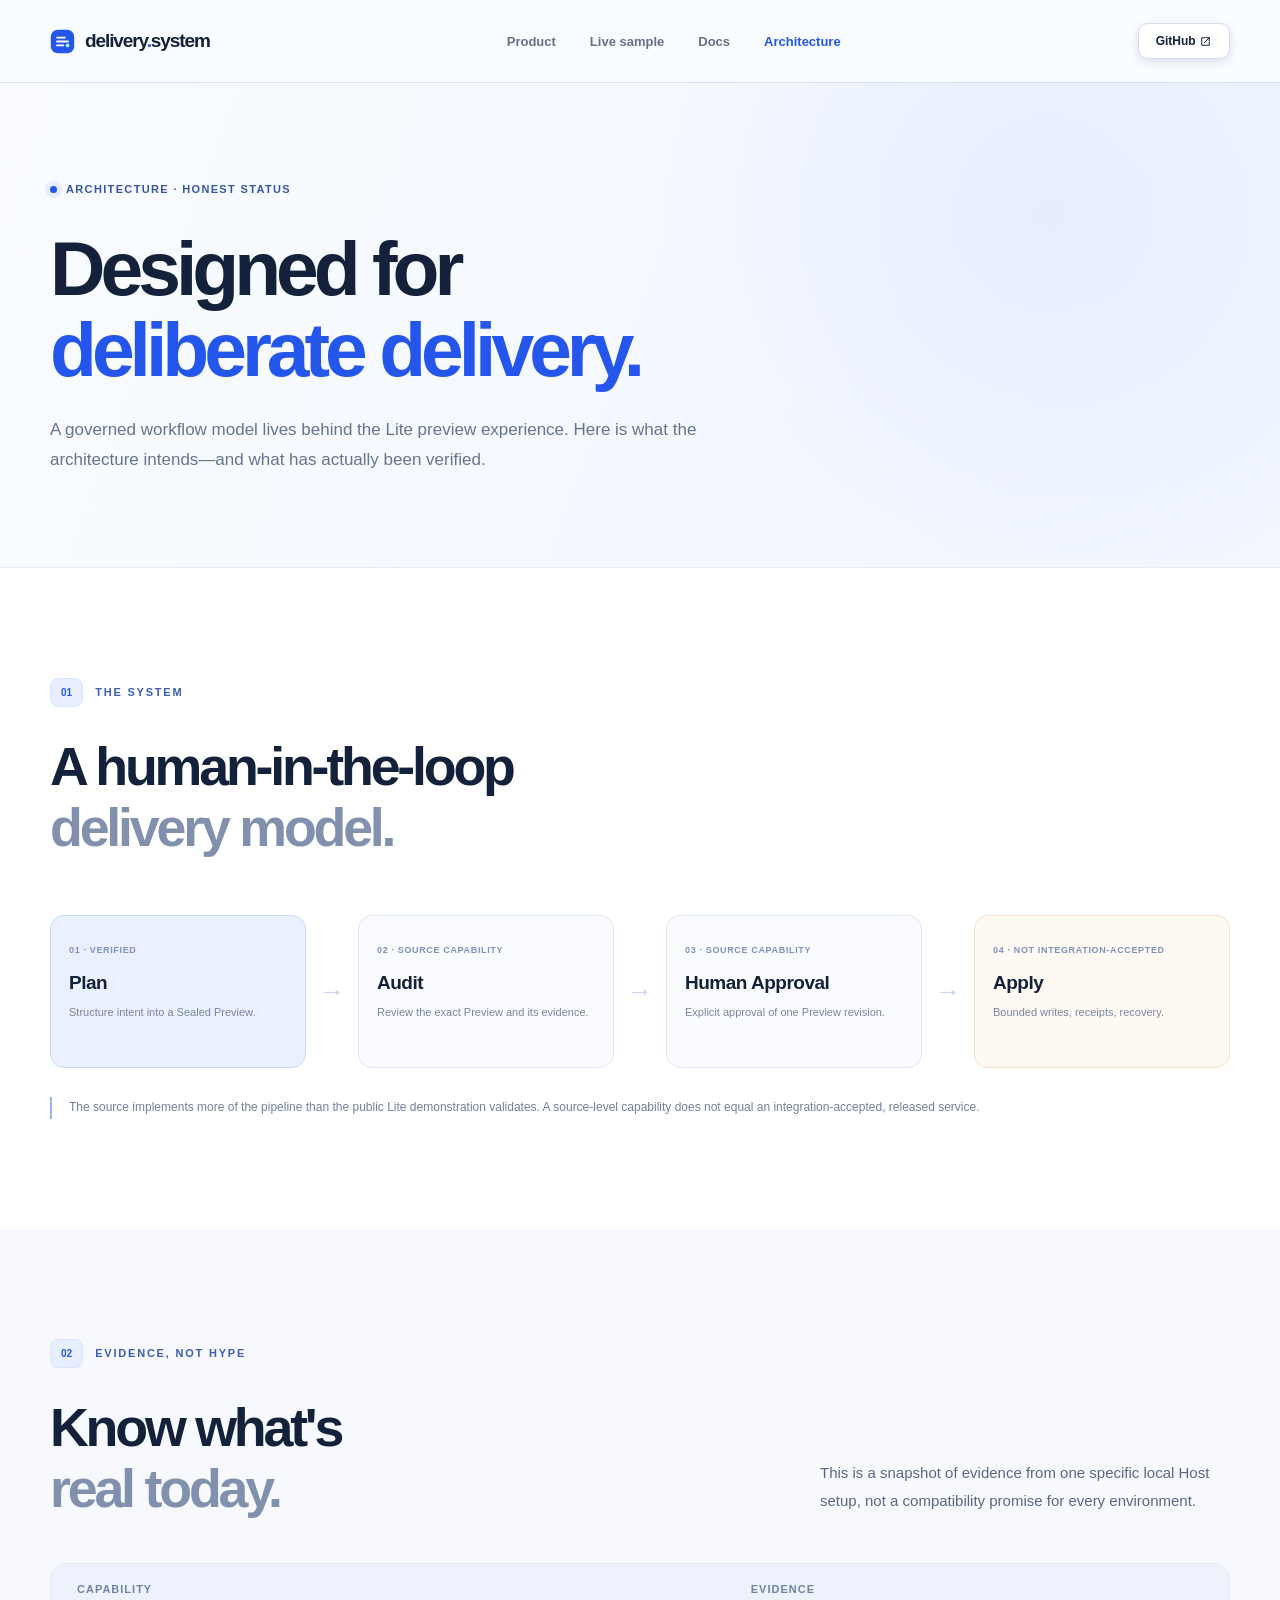
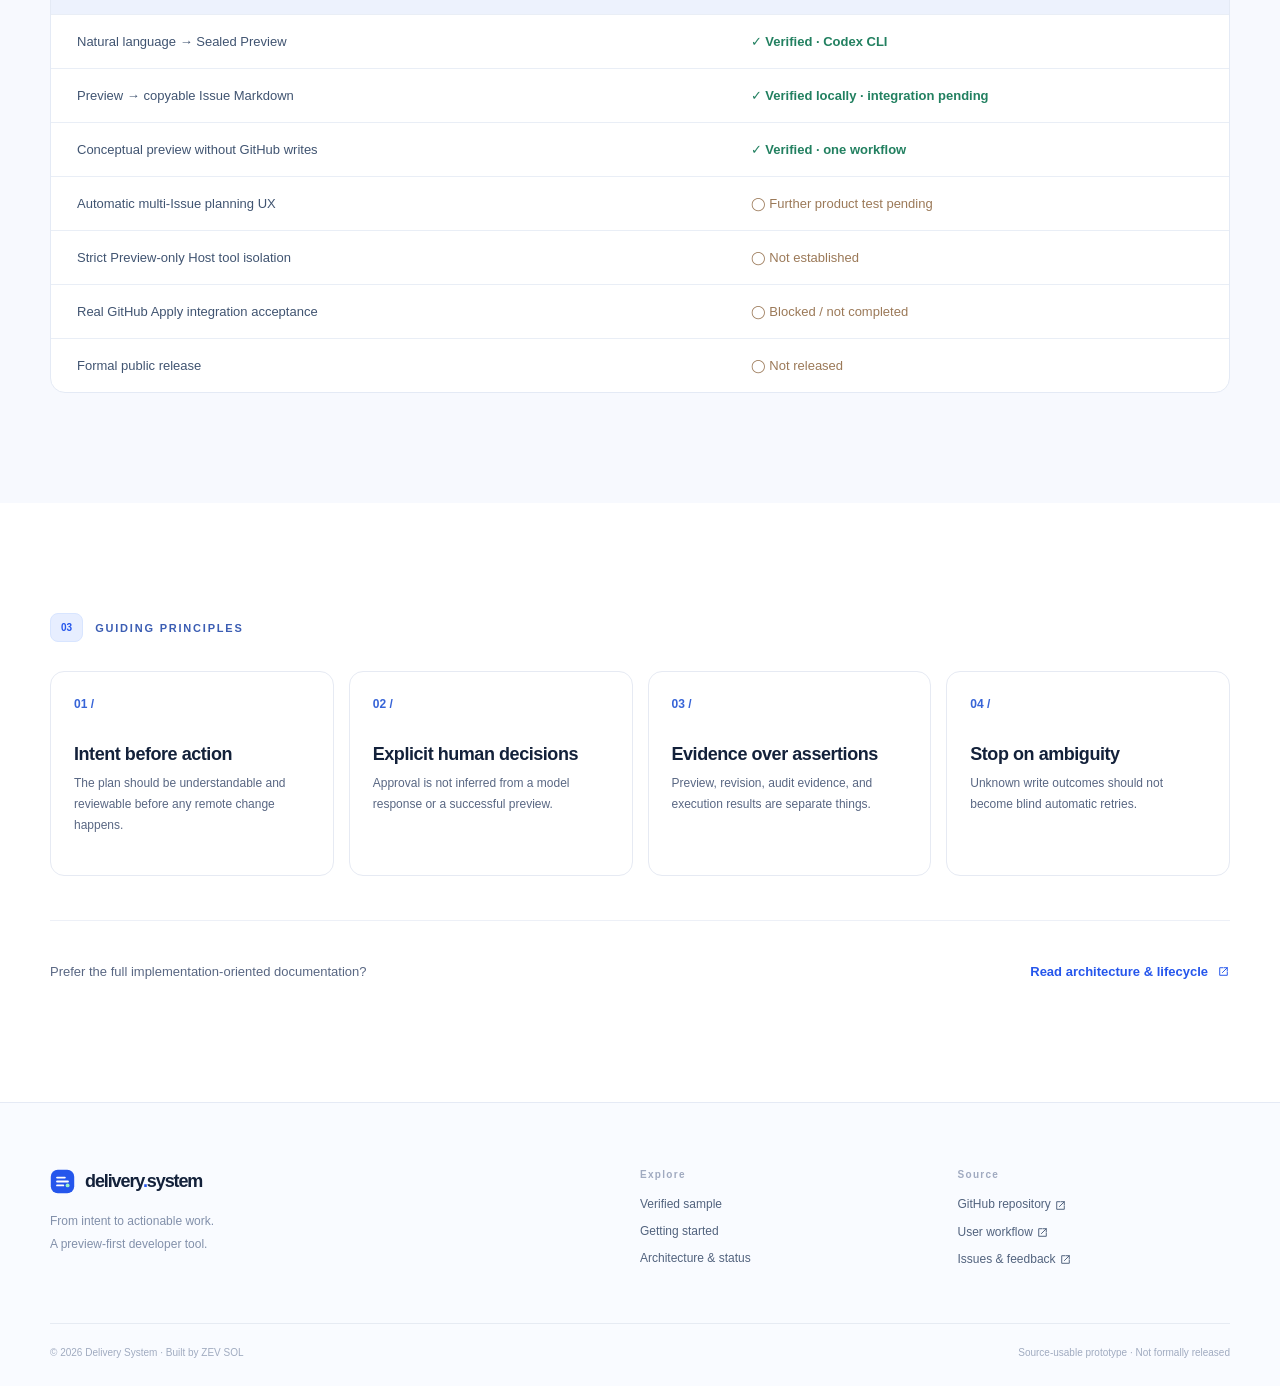
==== architecture/index.html @ c02acf93 "Initial website import" ====
<!doctype html>
<html lang="en"><head><meta charset="UTF-8"/><meta name="viewport" content="width=device-width,initial-scale=1"/><meta name="theme-color" content="#f8faff"/>
<title>Architecture and status — Delivery System</title><meta name="description" content="Explore Delivery System’s governed delivery model and the honest verification boundary of the Lite preview prototype."/><meta property="og:type" content="website"/><meta property="og:title" content="Architecture and status — Delivery System"/><meta property="og:description" content="Explore Delivery System’s governed delivery model and the honest verification boundary of the Lite preview prototype."/><meta property="og:image" content="https://ds.zevsol.com/assets/og-preview.png"/><meta property="og:site_name" content="Delivery System"/><link rel="icon" type="image/svg+xml" href="../assets/favicon.svg"/><link rel="stylesheet" href="../assets/style.css"/>
</head><body><a class="skip-link" href="#main">Skip to content</a><div class="site-shell"><header class="site-header"><div class="nav-inner"><a class="brand" href="../" aria-label="Delivery System home"><svg aria-hidden="true" width="25" height="25" viewBox="0 0 32 32" fill="none"><rect x="1" y="1" width="30" height="30" rx="9" fill="#2556EC"/><path d="M9 11H19M9 16H23M9 21H17" stroke="white" stroke-width="2.4" stroke-linecap="round"/><circle cx="22.5" cy="21" r="2.5" fill="#9AF0C6"/></svg><span>delivery<span class="brand-dot">.</span>system</span></a>
      <nav id="site-nav" class="site-nav" aria-label="Main navigation"><a href="../#product">Product</a><a href="../demo/">Live sample</a><a href="../docs/">Docs</a><a href="../architecture/" aria-current="page">Architecture</a></nav>
      <div class="nav-actions"><a class="nav-gh" href="https://github.com/zevsol/delivery-system" target="_blank" rel="noopener noreferrer">GitHub <svg aria-hidden="true" width="13" height="13" viewBox="0 0 24 24" fill="none" stroke="currentColor" stroke-width="1.8" stroke-linecap="round"><path d="M13 5h6v6m0-6-9 9"/><path d="M19 13v6H5V5h6"/></svg></a><button class="menu-toggle" type="button" aria-label="Toggle navigation" aria-expanded="false" aria-controls="site-nav"><span></span><span></span><span></span></button></div></div></header>
<main id="main"><section class="page-hero architecture-hero"><div class="container"><div class="eyebrow"><span class="eyebrow-dot"></span> ARCHITECTURE · HONEST STATUS</div><h1>Designed for<br/><em>deliberate delivery.</em></h1><p>A governed workflow model lives behind the Lite preview experience. Here is what the architecture intends—and what has actually been verified.</p></div></section><section class="section architecture-main"><div class="container"><div class="section-kicker"><span class="kicker-index">01</span> THE SYSTEM</div><h2 class="arch-title">A human-in-the-loop<br/><span>delivery model.</span></h2><div class="arch-flow"><div class="arch-node arch-node-active"><span>01 · VERIFIED</span><strong>Plan</strong><small>Structure intent into a Sealed Preview.</small></div><span class="arch-arrow">→</span><div class="arch-node"><span>02 · SOURCE CAPABILITY</span><strong>Audit</strong><small>Review the exact Preview and its evidence.</small></div><span class="arch-arrow">→</span><div class="arch-node"><span>03 · SOURCE CAPABILITY</span><strong>Human Approval</strong><small>Explicit approval of one Preview revision.</small></div><span class="arch-arrow">→</span><div class="arch-node arch-node-unverified"><span>04 · NOT INTEGRATION-ACCEPTED</span><strong>Apply</strong><small>Bounded writes, receipts, recovery.</small></div></div><div class="architecture-note">The source implements more of the pipeline than the public Lite demonstration validates. A source-level capability does not equal an integration-accepted, released service.</div></div></section><section class="section status-section"><div class="container"><div class="section-kicker"><span class="kicker-index">02</span> EVIDENCE, NOT HYPE</div><div class="section-intro split-intro"><h2>Know what's<br/><span>real today.</span></h2><p>This is a snapshot of evidence from one specific local Host setup, not a compatibility promise for every environment.</p></div><div class="status-table"><div class="status-row status-row-head"><span>Capability</span><span>Evidence</span></div><div class="status-row"><span>Natural language → Sealed Preview</span><span class="status-ok">✓ Verified · Codex CLI</span></div><div class="status-row"><span>Preview → copyable Issue Markdown</span><span class="status-ok">✓ Verified locally · integration pending</span></div><div class="status-row"><span>Conceptual preview without GitHub writes</span><span class="status-ok">✓ Verified · one workflow</span></div><div class="status-row"><span>Automatic multi-Issue planning UX</span><span class="status-pending">◯ Further product test pending</span></div><div class="status-row"><span>Strict Preview-only Host tool isolation</span><span class="status-pending">◯ Not established</span></div><div class="status-row"><span>Real GitHub Apply integration acceptance</span><span class="status-pending">◯ Blocked / not completed</span></div><div class="status-row"><span>Formal public release</span><span class="status-pending">◯ Not released</span></div></div></div></section><section class="section principles"><div class="container"><div class="section-kicker"><span class="kicker-index">03</span> GUIDING PRINCIPLES</div><div class="principle-grid"><article><div>01 /</div><h3>Intent before action</h3><p>The plan should be understandable and reviewable before any remote change happens.</p></article><article><div>02 /</div><h3>Explicit human decisions</h3><p>Approval is not inferred from a model response or a successful preview.</p></article><article><div>03 /</div><h3>Evidence over assertions</h3><p>Preview, revision, audit evidence, and execution results are separate things.</p></article><article><div>04 /</div><h3>Stop on ambiguity</h3><p>Unknown write outcomes should not become blind automatic retries.</p></article></div><div class="arch-reference"><p>Prefer the full implementation-oriented documentation?</p><a class="text-link" href="https://github.com/zevsol/delivery-system/blob/main/docs/architecture-and-lifecycle.md" target="_blank" rel="noopener noreferrer">Read architecture & lifecycle <svg aria-hidden="true" width="13" height="13" viewBox="0 0 24 24" fill="none" stroke="currentColor" stroke-width="1.8" stroke-linecap="round"><path d="M13 5h6v6m0-6-9 9"/><path d="M19 13v6H5V5h6"/></svg></a></div></div></section></main><footer class="site-footer"><div class="container footer-grid"><div><a class="brand" href="../"><svg aria-hidden="true" width="25" height="25" viewBox="0 0 32 32" fill="none"><rect x="1" y="1" width="30" height="30" rx="9" fill="#2556EC"/><path d="M9 11H19M9 16H23M9 21H17" stroke="white" stroke-width="2.4" stroke-linecap="round"/><circle cx="22.5" cy="21" r="2.5" fill="#9AF0C6"/></svg><span>delivery<span class="brand-dot">.</span>system</span></a><p>From intent to actionable work.<br/>A preview-first developer tool.</p></div><div class="footer-links"><span>Explore</span><a href="../demo/">Verified sample</a><a href="../docs/">Getting started</a><a href="../architecture/">Architecture & status</a></div><div class="footer-links"><span>Source</span><a href="https://github.com/zevsol/delivery-system" target="_blank" rel="noopener noreferrer">GitHub repository <svg aria-hidden="true" width="13" height="13" viewBox="0 0 24 24" fill="none" stroke="currentColor" stroke-width="1.8" stroke-linecap="round"><path d="M13 5h6v6m0-6-9 9"/><path d="M19 13v6H5V5h6"/></svg></a><a href="https://github.com/zevsol/delivery-system/blob/main/docs/user-workflow.md" target="_blank" rel="noopener noreferrer">User workflow <svg aria-hidden="true" width="13" height="13" viewBox="0 0 24 24" fill="none" stroke="currentColor" stroke-width="1.8" stroke-linecap="round"><path d="M13 5h6v6m0-6-9 9"/><path d="M19 13v6H5V5h6"/></svg></a><a href="https://github.com/zevsol/delivery-system/issues" target="_blank" rel="noopener noreferrer">Issues & feedback <svg aria-hidden="true" width="13" height="13" viewBox="0 0 24 24" fill="none" stroke="currentColor" stroke-width="1.8" stroke-linecap="round"><path d="M13 5h6v6m0-6-9 9"/><path d="M19 13v6H5V5h6"/></svg></a></div></div><div class="container footer-bottom"><span>© 2026 Delivery System · Built by ZEV SOL</span><span>Source-usable prototype · Not formally released</span></div></footer></div><script defer src="../assets/site.js"></script></body></html>
---- assets/style.css ----
@charset "UTF-8";
:root{color-scheme:light;--ink:#13213a;--sub:#596783;--subtle:#77839a;--blue:#2556ec;--blue-dark:#173cb6;--mint:#d8f9e9;--surface:#fff;--page:#f8faff;--line:#e4e9f2;--shadow:0 23px 65px rgba(34,57,104,.11);--max:1180px;font-family:Inter,"SF Pro Display",-apple-system,BlinkMacSystemFont,"Segoe UI",Arial,sans-serif;font-synthesis:none;scroll-behavior:smooth}
*{box-sizing:border-box}html{scroll-padding-top:98px}body{margin:0;color:var(--ink);background:var(--page);-webkit-font-smoothing:antialiased;overflow-x:hidden}a{color:inherit;text-decoration:none}button{font:inherit}button,a{-webkit-tap-highlight-color:transparent}button:focus-visible,a:focus-visible{outline:3px solid #6798ff;outline-offset:4px}img,svg{vertical-align:middle}::selection{background:#b8ccff;color:#163583}.container{width:min(var(--max),calc(100% - 88px));margin-inline:auto}.site-shell{position:relative;overflow:hidden}.skip-link{position:absolute;z-index:99;top:-100px;left:14px;padding:12px 17px;background:var(--blue);color:white}.skip-link:focus{top:12px}
.site-header{position:relative;z-index:20;background:rgba(249,251,255,.93);border-bottom:1px solid rgba(208,218,236,.75)}.nav-inner{height:82px;width:min(var(--max),calc(100% - 88px));margin:auto;display:flex;align-items:center;justify-content:space-between;gap:28px}.brand{display:inline-flex;align-items:center;gap:10px;font-size:19px;letter-spacing:-1.1px;font-weight:790;white-space:nowrap}.brand-dot{color:var(--blue)}.site-nav{display:flex;gap:34px;align-items:center}.site-nav a{font-size:13px;font-weight:600;color:#64718a;transition:color .2s}.site-nav a:hover,.site-nav a[aria-current=page],.site-nav a.nav-active{color:var(--blue)}.nav-actions{display:flex;align-items:center;gap:16px}.nav-gh{font-weight:700;color:var(--ink);border:1px solid #d5ddeb;background:white;border-radius:10px;padding:10px 17px;font-size:12px;white-space:nowrap;box-shadow:0 3px 8px #1c3c7320}.nav-gh:hover{border-color:#98b2ff}.menu-toggle{display:none;cursor:pointer;border:1px solid var(--line);background:white;border-radius:10px;padding:11px}.menu-toggle span{display:block;width:20px;height:2px;background:var(--ink);margin:3px 0}
.hero{position:relative;min-height:720px;background:linear-gradient(125deg,#fbfcff 0%,#f5f8ff 54%,#eff6ff 100%);padding-top:86px;isolation:isolate}.hero:before{content:"";position:absolute;pointer-events:none;width:700px;height:680px;border-radius:50%;right:-240px;top:-160px;background:radial-gradient(circle,rgba(183,209,252,.42),transparent 68%);z-index:-1}.hero-grain{position:absolute;inset:0;opacity:.18;pointer-events:none;background-image:radial-gradient(#8fb0ff 0.6px,transparent .6px);background-size:19px 19px;mask-image:linear-gradient(90deg,transparent 18%,black 100%)}.hero-grid{display:grid;grid-template-columns:1.02fr 1fr;align-items:center;gap:30px}.hero-copy{padding:18px 0 76px;max-width:650px;position:relative;z-index:2}.eyebrow{display:inline-flex;align-items:center;gap:9px;font-size:11px;font-weight:800;letter-spacing:1.35px;color:#3655a4;line-height:1.8}.eyebrow-dot{width:7px;height:7px;border-radius:50%;background:var(--blue);box-shadow:0 0 0 5px #e5edff}.eyebrow-version{background:#e9efff;border:1px solid #d7e2ff;border-radius:30px;font-size:9px;letter-spacing:1px;padding:3px 10px;margin-left:5px}.hero h1{font-weight:780;line-height:1.055;letter-spacing:-5.7px;font-size:clamp(58px,5.5vw,84px);margin:29px 0 25px}.hero h1 em,.closing h2 em{font-style:normal;color:var(--blue)}.hero-sub{font-size:17px;line-height:1.8;color:#67758f;max-width:535px;margin:0 0 33px}.hero-cta{display:flex;gap:12px;flex-wrap:wrap}.btn{display:inline-flex;align-items:center;justify-content:center;gap:15px;white-space:nowrap;font-weight:700;font-size:13px;border-radius:11px;padding:16px 23px;min-height:49px;border:1px solid transparent;transition:transform .2s,background .2s,box-shadow .2s}.btn:hover{transform:translateY(-2px)}.btn-primary{color:white;background:var(--blue);box-shadow:0 13px 25px #2458e62d}.btn-primary:hover{background:#1548df;box-shadow:0 16px 31px #2458e645}.btn-secondary{color:#243653;background:white;border-color:#dee5f2}.btn-secondary:hover{border-color:#b6c8f4}.hero-proof{display:flex;gap:14px;align-items:center;margin-top:47px}.avatars{display:flex;padding-left:5px}.avatars span{width:34px;height:34px;display:grid;place-items:center;background:#d3e2fd;border:3px solid #f7faff;border-radius:50%;margin-left:-6px;color:#375aba;font-size:9px;font-weight:800;letter-spacing:-.3px}.avatars span:nth-child(2){background:#d9f4e7;color:#18836a}.avatars span:nth-child(3){background:#fff0d6;color:#b7743f}.hero-proof p{font-size:11px;line-height:1.6;color:#8794ad;margin:0}.hero-proof strong{color:#40516f;font-size:12px}.hero-stage{height:530px;position:relative;min-width:0;display:flex;align-items:center;flex-direction:column;justify-content:center;isolation:isolate}.stage-orbit{position:absolute;border:1px solid #dce5f7;border-radius:50%;z-index:-2}.orbit-a{width:610px;height:610px;top:-51px;left:1px}.orbit-b{width:450px;height:450px;top:27px;left:82px;opacity:.7}.hero-stage:before{content:"";position:absolute;width:400px;height:350px;top:110px;left:140px;background:radial-gradient(ellipse,#b7cdfc8c 0,transparent 65%);filter:blur(38px);z-index:-1}.stage-card{width:min(100%,420px);background:white;border:1px solid #e8edf8;box-shadow:var(--shadow);border-radius:14px;position:relative}.input-stage{transform:rotate(-3deg) translateX(-23px);padding:17px 19px 20px}.stage-heading{display:flex;align-items:center;gap:12px;font-size:10px;color:#8390a6;font-weight:800;letter-spacing:1.1px}.stage-heading-icon{margin-left:auto;color:#8da1c6;font-size:18px}.window-dots{display:flex;gap:4px}.window-dots i{width:6px;height:6px;background:#c1cbe0;border-radius:50%}.window-dots i:first-child{background:#a4b9ff}.input-quote{font-size:19px;color:#243d69;letter-spacing:-.45px;font-weight:650;line-height:1.45;margin:19px 4px 16px}.input-tags{display:flex;gap:7px}.input-tags span{font-size:9px;color:#697c9d;padding:6px 10px;border-radius:6px;background:#f1f5fc;font-weight:700}.flow-link{display:flex;align-items:center;flex-direction:column;height:75px;position:relative;z-index:2;transform:translate(17px,-4px)}.flow-link>span{width:1px;height:21px;background:#9bb7f5}.flow-node{width:29px;height:29px;display:grid;place-items:center;background:var(--blue);border:4px solid #eff4ff;border-radius:50%;color:white;font-size:13px}.output-stage{transform:rotate(2.5deg) translateX(25px);padding:20px 20px 0}.stage-check{width:21px;height:21px;border-radius:50%;display:grid;place-items:center;background:#def8e9;color:#1b9062;font-size:12px}.output-stage h3{font-size:19px;letter-spacing:-.5px;margin:20px 0 7px}.stage-metadata{display:flex;gap:8px;font-size:10px;color:#96a0b4}.fake-checks{border-top:1px solid #edf1f8;margin-top:18px;padding-top:13px}.fake-checks>div{display:flex;gap:11px;align-items:center;font-size:12px;color:#4c5e7b;padding:8px 0}.fake-checks b{font-size:10px;color:#1d9b69;background:#e1f8ea;width:19px;height:19px;display:grid;place-items:center;border-radius:5px}.stage-bottom{border-top:1px solid #edf1f8;margin-top:14px;display:flex;justify-content:space-between;padding:13px 0 15px;font-size:9px;color:#99a3b7;font-weight:800;letter-spacing:1px}.status-pill{color:#32765c;background:#e9f9f1;padding:5px 9px;border-radius:5px;letter-spacing:0;font-size:9px}.status-pill i{display:inline-block;width:5px;height:5px;border-radius:50%;background:#30b47b;margin-right:5px}.stage-label{position:absolute;font-size:9px;font-weight:800;letter-spacing:1.8px;color:#a9b9d3}.stage-label-top{right:30px;top:4px}.stage-label-bottom{bottom:0;left:45px}.stage-label-bottom span{color:var(--blue)}.tiny-square{display:inline-block;width:7px;height:7px;border:2px solid #abc4ff;transform:rotate(45deg);margin-right:6px}.hero-bottom{display:flex;gap:22px;align-items:center;padding:25px 0 29px;font-size:9px;color:#7c8ca9;letter-spacing:1.6px;font-weight:800}.hero-bottom-rule{height:1px;background:#dfe6f4;flex:1}.muted{color:#b7c5dc}
.section{padding:110px 0}.section-kicker{display:flex;align-items:center;gap:12px;font-weight:790;font-size:11px;letter-spacing:1.8px;color:#3b5db3;margin-bottom:29px}.kicker-index{color:var(--blue);background:#e7eeff;border:1px solid #d8e5ff;padding:8px 10px;border-radius:8px;font-size:10px;letter-spacing:0}.section-intro{margin-bottom:45px}.section h2,.closing h2{font-size:clamp(40px,4.2vw,60px);line-height:1.13;letter-spacing:-3.2px;margin:0;font-weight:770}.section h2 span{color:#8190ad}.split-intro{display:flex;align-items:end;justify-content:space-between;gap:54px}.split-intro>p{width:410px;margin:0 0 4px;font-size:15px;line-height:1.85;color:var(--sub)}.section-product{background:white}.feature-grid{display:grid;grid-template-columns:repeat(3,minmax(0,1fr));gap:17px}.feature-card{border-radius:19px;min-height:395px;padding:28px 29px 0;position:relative;overflow:hidden}.feature-blue{background:#e9f0ff}.feature-mint{background:#e7f8f1}.feature-peach{background:#fff1e9}.feature-icon{font-size:27px;font-weight:700;color:#2658e3;display:inline-block;line-height:1}.feature-mint .feature-icon{color:#279776}.feature-peach .feature-icon{color:#ea8257}.card-number{position:absolute;right:26px;top:30px;color:#8c9cbb;font-size:12px}.feature-card h3{font-size:22px;line-height:1.32;letter-spacing:-.6px;margin:22px 0 12px}.feature-card p{font-size:13px;line-height:1.75;color:#63718d;max-width:270px;margin:0}.feature-art{position:absolute;left:29px;right:29px;bottom:0;height:114px;border:1px solid #ffffffb5;border-radius:12px 12px 0 0;background:#ffffffbf;box-shadow:0 0 30px #607b9e16}.feature-art-one{padding:13px 17px}.feature-art-one div{font-size:9px;font-weight:800;color:#4369c0;display:flex;align-items:center;justify-content:space-between;border-bottom:1px solid #e3eafa;padding:8px 0;letter-spacing:.8px}.feature-art-one div span{color:#72839d;font-size:10px;letter-spacing:0;font-weight:500}.feature-art-two{display:grid;gap:7px;padding:14px 18px;align-content:center}.feature-art-two span{font-size:11px;color:#4c6c69}.feature-art-two i{display:inline-grid;place-items:center;font-style:normal;width:15px;height:15px;border-radius:4px;background:#c9f0dc;color:#17825e;font-weight:800;margin-right:9px}.feature-art-three{display:flex;justify-content:space-between;align-items:center;padding:17px;gap:10px}.feature-art-three div>span{display:block;font-size:8px;color:#e18a61;letter-spacing:1px;font-weight:700;margin-bottom:6px}.feature-art-three div>strong{display:block;font-size:11px}.feature-art-three .art-button{padding:11px 9px;color:#ed8056;background:#fff1e8;border:1px solid #ffdcc5;font-size:10px;border-radius:6px;font-weight:700;white-space:nowrap}
.section-process{background:#f7f9fe;padding-bottom:107px}.process-track{margin-top:70px;display:grid;grid-template-columns:repeat(3,1fr);gap:33px;position:relative}.process-track:before{content:"";position:absolute;top:26px;left:35px;right:35px;height:1px;background:#dae3f3}.process-track article{position:relative;z-index:1}.step-circle{width:53px;height:53px;border-radius:50%;background:white;display:grid;place-items:center;border:1px solid #d7e0f1;color:#2a58c5;font-size:13px;font-weight:800;box-shadow:0 5px 18px #42578b0d}.process-track h3{font-size:19px;letter-spacing:-.5px;margin:25px 0 8px}.process-track p{font-size:13px;line-height:1.8;color:var(--sub);max-width:300px;margin:0}.process-cta{margin-top:47px}.text-link{display:inline-flex;align-items:center;gap:9px;font-size:13px;color:var(--blue);font-weight:800}.text-link:hover{text-decoration:underline;text-underline-offset:5px}
.section-demo-preview{background:#fff}.showcase-grid{display:grid;grid-template-columns:.84fr 1.16fr;align-items:center;gap:75px}.showcase-copy h2{font-size:clamp(42px,4vw,59px)}.showcase-copy>p{font-size:15px;line-height:1.9;color:var(--sub);margin:24px 0 26px;max-width:415px}.metric-row{display:flex;gap:27px;margin:27px 0 35px}.metric-row>div{display:grid;gap:3px}.metric-row strong{font-size:31px;letter-spacing:-1px}.metric-row span{font-size:10px;color:#8290aa;font-weight:650}.showcase-window{border:1px solid #e0e6f2;border-radius:17px;overflow:hidden;box-shadow:0 30px 65px #2b47701e;transform:rotate(1.6deg);background:#fff}.showcase-head{display:flex;align-items:center;gap:12px;padding:15px 20px;border-bottom:1px solid #e7edf6;font-size:11px;color:#5f718f;font-weight:700}.file-badge{font-weight:900;color:#2957c9;background:#e8efff;padding:6px 7px;border-radius:6px;font-size:10px}.small-dot{margin-left:auto;background:#80d6b0;width:8px;height:8px;border-radius:50%}.showcase-code{font:12px/1.7 ui-monospace,SFMono-Regular,Consolas,monospace;color:#4c5f7d;padding:25px 26px 27px}.showcase-code p{margin:5px 0}.showcase-code .code-heading{font-size:15px;font-weight:700;color:#2b3e60;margin:0 0 22px}.showcase-code .code-comment{color:#8495b3;margin:19px 0 10px;font-weight:700}.code-accent{color:#2f69e7;font-weight:800}.showcase-foot{background:#f7f9fe;border-top:1px solid #e6ebf5;display:flex;justify-content:space-between;padding:16px 23px;font-size:9px;font-weight:800;letter-spacing:1px;color:#7e8eaa}.showcase-foot i{display:inline-block;width:6px;height:6px;background:#48bb8b;border-radius:50%;margin-right:7px}
.section-boundary{background:#f8faff}.boundary-grid{display:grid;grid-template-columns:1fr 1.02fr;gap:100px;align-items:start}.boundary-grid h2{font-size:clamp(39px,4vw,57px)}.boundary-grid>div>p{font-size:14px;color:var(--sub);line-height:1.9;max-width:455px;margin:24px 0}.boundary-list{background:white;border:1px solid #e5eaf4;border-radius:17px;padding:10px 25px;box-shadow:0 16px 42px #32528b0a}.boundary-list>div{display:flex;gap:16px;padding:21px 0;border-bottom:1px solid #eef1f7}.boundary-list>div:last-child{border-bottom:0}.boundary-list span{display:grid;place-items:center;border-radius:50%;width:28px;height:28px;flex:none;font-weight:800}.boundary-yes{background:#e2f8ed;color:#1b965f}.boundary-no{background:#eff2f8;color:#8090a9}.boundary-list strong{display:block;font-size:13px;line-height:1.5}.boundary-list small{display:block;color:#8491a8;font-size:12px;line-height:1.7;margin-top:4px}
.closing{background:#214dda;color:#fff;position:relative;isolation:isolate;overflow:hidden}.closing:before{content:"";position:absolute;right:-180px;top:-390px;width:900px;height:900px;opacity:.17;border:1px solid #fff;border-radius:50%;z-index:-1;box-shadow:0 0 0 80px #ffffff18,0 0 0 160px #ffffff14,0 0 0 240px #ffffff0c}.closing-content{padding:98px 0 105px}.closing .section-kicker{color:#c5d4ff}.closing h2{font-size:clamp(60px,6.5vw,88px);letter-spacing:-5px}.closing h2 em{color:#a7f4cf}.closing p{font-size:16px;color:#cdd9ff;margin:25px 0 34px}.closing-content>div:last-child{display:flex;gap:13px;flex-wrap:wrap}.closing-star{display:inline-grid;place-items:center;font-size:40px;color:#b8f1d2;margin-bottom:28px}.btn-light{background:white;color:#244bc6}.btn-dark-outline{border-color:#7796f3;color:white}.btn-dark-outline:hover{background:#ffffff15}
.site-footer{background:#f9fbff;border-top:1px solid #e5eaf5}.footer-grid{display:grid;grid-template-columns:2fr 1fr 1fr;gap:45px;padding-top:66px;padding-bottom:56px}.footer-grid .brand{font-size:18px}.footer-grid p{color:#8290aa;font-size:12px;line-height:1.85}.footer-links{display:flex;flex-direction:column;align-items:start;gap:13px}.footer-links>span{font-size:10px;font-weight:800;letter-spacing:1.3px;color:#a0aac0;margin-bottom:4px}.footer-links>a{font-size:12px;color:#52637e}.footer-links>a:hover{color:var(--blue)}.footer-bottom{border-top:1px solid #e6ebf3;display:flex;justify-content:space-between;align-items:center;gap:18px;font-size:10px;color:#a0abc0;padding:23px 0 28px}
/* Secondary pages */
.page-hero{padding:96px 0 91px;background:radial-gradient(circle at 82% 27%,#e5edff 0,transparent 35%),linear-gradient(110deg,#f9fbff,#f1f6ff);border-bottom:1px solid #e7edf6}.page-hero h1{font-size:clamp(54px,6vw,88px);line-height:1.05;letter-spacing:-5px;margin:29px 0 25px}.page-hero h1 em{font-style:normal;color:var(--blue)}.page-hero p{font-size:17px;line-height:1.8;color:#65748e;max-width:730px;margin:0}.page-content{background:#fff}.sample-metrics{display:grid;grid-template-columns:repeat(4,1fr);border:1px solid #e5ebf5;border-radius:15px;background:#f8faff;overflow:hidden;margin-bottom:85px}.sample-metrics>div{display:grid;gap:12px;padding:24px 28px;border-right:1px solid #e5ebf5}.sample-metrics>div:last-child{border-right:none}.sample-metrics span{font-size:10px;font-weight:800;letter-spacing:1.1px;color:#8a99b2}.sample-metrics strong{font-size:24px;letter-spacing:-.8px}.demo-layout{display:grid;grid-template-columns:minmax(0,1fr) 300px;gap:35px;align-items:start}.demo-main{min-width:0}.sample-header h2{font-size:42px;letter-spacing:-2.3px;margin:0 0 12px}.sample-header p{color:var(--sub);font-size:14px;line-height:1.8;margin:0 0 30px;max-width:610px}.markdown-panel{border:1px solid #dee6f2;border-radius:16px;overflow:hidden;box-shadow:0 16px 52px #374c780f}.markdown-panel-bar{display:flex;justify-content:space-between;align-items:center;gap:10px;padding:15px 20px;background:#f8faff;border-bottom:1px solid #e4e9f3}.file-title{display:flex;align-items:center;gap:12px;font-size:12px;color:#526583;font-weight:650}.copy-btn{border:1px solid #ccd9f0;background:white;color:#3158be;border-radius:8px;padding:9px 13px;font-weight:800;cursor:pointer;font-size:11px;transition:background .2s,color .2s}.copy-btn:hover{background:#eaf0ff}.copy-btn.copied{background:#ddf6e9;color:#167947;border-color:#c5e9d6}.markdown-content{padding:30px 30px 33px;margin:0;white-space:pre-wrap;overflow-wrap:anywhere;word-break:break-word;font:12px/1.88 ui-monospace,SFMono-Regular,Consolas,"Microsoft YaHei UI",monospace;color:#324560;max-height:780px;overflow-y:auto;background:white}.micro-note{font-size:11px;color:#8997ac;margin:17px 1px;line-height:1.75}.demo-aside{display:grid;gap:15px}.side-card{background:#fff;border:1px solid #e3e9f3;border-radius:14px;padding:24px}.side-card-label{color:#5872b5;font-size:10px;letter-spacing:1.2px;font-weight:800;margin-bottom:19px}.side-card dl{margin:0}.side-card dt{color:#8593aa;font-size:11px;margin-top:15px}.side-card dt:first-child{margin-top:0}.side-card dd{margin:5px 0 0;font-size:12px;font-weight:750;color:#334968}.mono{font-family:ui-monospace,SFMono-Regular,Consolas,monospace;font-size:11px!important}.mono-break{overflow-wrap:anywhere}.inline-no{color:#995f46;background:#fff0e9;border-radius:5px;padding:4px 7px}.note-card{background:#f1f5ff}.note-card h3{font-size:17px;letter-spacing:-.5px;margin:0 0 8px}.note-card p,.aside-muted{font-size:12px;color:#71809b;line-height:1.8;margin:0}.aside-list{font-size:12px;padding:0;list-style:none;color:#425573;display:grid;gap:11px}.aside-list li:before{content:"·";font-weight:900;color:#2d60e8;margin-right:9px}.aside-muted{margin-top:16px}.sample-next{padding:74px 0;background:#eaf1ff}.sample-next>.container{display:flex;justify-content:space-between;align-items:center;gap:32px}.sample-next h2{font-size:38px;letter-spacing:-1.9px;margin:5px 0 12px}.sample-next p{font-size:14px;color:#6c7b95;margin:0}
/* Docs */
.docs-main{background:white}.docs-layout{display:grid;grid-template-columns:205px minmax(0,760px);gap:88px;align-items:start}.docs-sidebar{position:sticky;top:34px;display:grid;align-items:start;gap:15px;padding:12px 0}.docs-sidebar>div{font-size:10px;letter-spacing:1.2px;font-weight:800;color:#8694ae;margin-bottom:8px}.docs-sidebar a{font-size:12px;color:#6c7b94}.docs-sidebar a:hover{color:var(--blue)}.docs-article>section{padding:52px 0 45px;border-bottom:1px solid #e9edf5;scroll-margin-top:40px}.docs-article>section:last-child{border-bottom:0}.docs-article>section:first-of-type{padding-top:34px}.doc-section-tag{font-size:10px;font-weight:800;letter-spacing:1.5px;color:#456acc;margin-bottom:16px}.docs-article h2{font-size:30px;letter-spacing:-1px;margin:0 0 14px}.docs-article p{font-size:13px;line-height:1.9;color:#5d6d87;margin:12px 0 17px}.docs-article code{font:12px/1.6 ui-monospace,SFMono-Regular,Consolas,monospace;background:#f0f4fa;padding:2px 5px;border-radius:3px;color:#33508d}.docs-alert{padding:21px 23px;border-radius:12px;background:#eaf1ff;border:1px solid #d4e2ff}.docs-alert strong{font-size:12px;color:#2e55bb}.docs-alert p{margin:6px 0 0;color:#526991}.docs-alert-subtle{background:#fff9ed;border-color:#f5e7c9;margin-top:20px}.docs-alert-subtle strong{color:#936b29}.docs-alert-subtle p{color:#8d7957}.simple-checks{display:flex;flex-wrap:wrap;gap:8px}.simple-checks div{background:#eaf9f1;color:#227455;padding:9px 12px;border-radius:7px;font-size:11px;font-weight:800}.code-window{margin:20px 0;background:#16233b;border-radius:13px;overflow:hidden;box-shadow:0 16px 36px #192a481c}.code-window-head{display:flex;justify-content:space-between;align-items:center;padding:12px 17px;border-bottom:1px solid #2a3953;color:#adbedb;font-size:11px}.code-window .copy-btn{background:#2b3a55;color:#e0e9ff;border:1px solid #3c4b68;font-size:10px}.code-window .copy-btn:hover{background:#405473}.code-window pre{padding:21px 23px;margin:0;overflow:auto;white-space:pre-wrap;overflow-wrap:anywhere;color:#dcf0ff;font:12px/1.9 ui-monospace,SFMono-Regular,Consolas,monospace}.code-window code{background:none;color:inherit;padding:0}.doc-muted{font-size:11px!important}.quote-panel{border-left:3px solid var(--blue);background:#f5f8ff;padding:23px 27px;margin:22px 0}.quote-panel span{font-size:10px;color:var(--blue);font-weight:800;letter-spacing:1.2px}.quote-panel p{font-size:14px;color:#324766;margin-bottom:0;line-height:1.85}.result-notes{display:grid;gap:12px;margin:23px 0 24px}.result-notes>div{border:1px solid #e3eaf5;border-radius:11px;padding:17px 21px}.result-notes strong{font-size:13px}.result-notes p{margin:5px 0 0}.reference-list{border-top:1px solid #e5ebf4;margin-top:21px}.reference-list a{display:flex;justify-content:space-between;padding:18px 3px;border-bottom:1px solid #e5ebf4;font-size:13px;font-weight:650;color:#3d5270}.reference-list a:hover{color:var(--blue)}
/* Architecture */
.architecture-main{background:white}.arch-title{margin-bottom:58px!important}.arch-flow{display:flex;gap:13px;align-items:center;min-width:0}.arch-node{border:1px solid #e0e7f4;border-radius:14px;padding:23px 18px;min-height:153px;min-width:0;flex:1;background:#f9fbff}.arch-node-active{background:#eaf0ff;border-color:#c8d9ff}.arch-node-unverified{background:#fff9f4;border-color:#f4dfc9}.arch-node>span{font-size:9px;font-weight:800;letter-spacing:.65px;color:#7d92ba}.arch-node>strong{display:block;font-size:19px;margin:15px 0 9px;letter-spacing:-.5px}.arch-node>small{font-size:11px;color:#78869e;line-height:1.65;display:block}.arch-arrow{color:#c8d5ed;font-size:26px;flex:none}.architecture-note{font-size:12px;color:#71819a;line-height:1.8;margin-top:29px;border-left:2px solid #94b4f8;padding-left:17px}.status-section{background:#f7f9fe}.status-table{border:1px solid #e4eaf5;border-radius:15px;background:white;overflow:hidden}.status-row{display:grid;grid-template-columns:1.45fr 1fr;gap:18px;border-bottom:1px solid #e9eef6;padding:19px 26px;font-size:13px;color:#405471;align-items:center}.status-row:last-child{border-bottom:0}.status-row-head{background:#edf2fd;color:#7083a5;font-size:11px;font-weight:800;letter-spacing:1px;text-transform:uppercase}.status-ok{color:#228060;font-weight:700}.status-pending{color:#9b7958}.principles{background:white}.principle-grid{display:grid;grid-template-columns:repeat(4,1fr);gap:15px}.principle-grid article{border:1px solid #e6eaf3;border-radius:14px;padding:25px 23px;min-height:205px}.principle-grid article>div{color:#3764d7;font-size:12px;font-weight:800}.principle-grid h3{font-size:18px;letter-spacing:-.45px;margin:33px 0 8px}.principle-grid p{font-size:12px;color:var(--sub);line-height:1.75;margin:0}.arch-reference{display:flex;justify-content:space-between;align-items:center;border-top:1px solid #edf0f7;margin-top:44px;padding-top:30px;gap:20px}.arch-reference p{font-size:13px;color:var(--sub)}
@media (max-width:1080px){.container,.nav-inner{width:min(var(--max),calc(100% - 56px))}.site-nav{gap:22px}.hero{padding-top:70px}.hero h1{font-size:62px;letter-spacing:-4px}.hero-sub{font-size:15px}.hero-stage{transform:scale(.86);transform-origin:center}.feature-card{padding-inline:21px}.feature-art{left:21px;right:21px}.showcase-grid{gap:44px}.boundary-grid{gap:50px}.docs-layout{gap:45px}.arch-node{padding:20px 13px}.arch-node>strong{font-size:16px}}
@media (max-width:780px){.container,.nav-inner{width:calc(100% - 42px)}.nav-inner{height:72px}.brand{font-size:17px}.site-nav{display:none;position:absolute;top:71px;left:0;right:0;background:#fff;box-shadow:0 16px 24px #1a31511b;border-bottom:1px solid #e2e9f4;padding:21px;flex-direction:column;align-items:stretch;gap:0}.site-nav.is-open{display:flex}.site-nav a{padding:13px 10px}.menu-toggle{display:block}.nav-gh{font-size:11px;padding:8px 12px}.hero{padding-top:61px}.hero-grid{grid-template-columns:1fr;gap:0}.hero-copy{max-width:none;padding:0}.hero h1{font-size:clamp(54px,10vw,74px);letter-spacing:-4px}.hero-sub{max-width:600px}.hero-proof{margin-top:34px}.hero-stage{height:510px;transform:scale(.92);margin:0 auto;width:min(100%,550px)}.hero-bottom{padding-top:0}.section{padding:82px 0}.section h2{font-size:47px}.split-intro{display:block}.split-intro>p{width:auto;max-width:650px;margin-top:20px}.feature-grid{grid-template-columns:1fr;gap:14px}.feature-card{min-height:290px;padding:26px 28px}.feature-card h3{margin-top:15px}.feature-card p{max-width:490px}.feature-art{left:auto;right:0;width:45%;height:115px;bottom:0;opacity:.9}.process-track{gap:20px}.showcase-grid{grid-template-columns:1fr;gap:42px}.showcase-copy{max-width:640px}.showcase-window{transform:none}.boundary-grid{grid-template-columns:1fr;gap:30px}.footer-grid{grid-template-columns:1.5fr 1fr 1fr;gap:20px}.demo-layout{grid-template-columns:1fr}.demo-aside{grid-template-columns:repeat(2,1fr)}.docs-layout{grid-template-columns:1fr;gap:24px}.docs-sidebar{position:relative;top:auto;display:flex;flex-wrap:wrap;gap:10px 18px;border-bottom:1px solid var(--line);padding-bottom:27px}.docs-sidebar>div{flex-basis:100%}.arch-flow{display:grid;grid-template-columns:1fr 1fr;gap:14px}.arch-arrow{display:none}.principle-grid{grid-template-columns:1fr 1fr}.page-hero{padding:76px 0}.page-hero h1{font-size:64px}.sample-metrics{margin-bottom:50px}}
@media (max-width:520px){.container,.nav-inner{width:calc(100% - 38px)}.nav-inner{gap:10px}.nav-gh{display:none}.hero{padding-top:49px}.eyebrow{font-size:9px;letter-spacing:.85px}.eyebrow-version{margin-left:2px;padding:3px 7px;font-size:8px}.hero h1{font-size:clamp(48px,11.6vw,61px);letter-spacing:-3.3px;margin:21px 0 20px}.hero-sub{font-size:14px;line-height:1.7}.hero-cta{gap:9px}.btn{font-size:12px;padding:13px 14px;gap:9px;min-height:44px}.hero-proof{margin-top:31px}.hero-stage{height:470px;transform:scale(.8);width:125%;max-width:none;margin-left:-12.5%;margin-top:-8px}.stage-orbit{display:none}.stage-label-top{right:0}.stage-label-bottom{left:15px}.hero-bottom{gap:10px;font-size:8px;letter-spacing:.7px}.section{padding:70px 0}.section h2{font-size:clamp(37px,9vw,45px);letter-spacing:-2px}.section-kicker{font-size:10px;letter-spacing:1.2px;margin-bottom:20px}.split-intro>p{font-size:13px}.feature-card{min-height:333px;padding:24px}.feature-card h3{font-size:21px}.feature-art{width:85%;left:24px;right:24px;height:93px}.feature-art-three{padding:15px}.process-track{display:grid;grid-template-columns:1fr;gap:28px;margin-top:36px}.process-track:before{top:20px;left:26px;bottom:20px;width:1px;height:auto;right:auto}.process-track article{padding-left:73px;min-height:80px}.step-circle{position:absolute;top:0;left:0}.process-track h3{margin:0 0 7px}.process-track p{font-size:12px}.process-cta{margin-top:27px}.metric-row{gap:21px}.metric-row strong{font-size:26px}.showcase-code{padding:19px 16px;font-size:10px}.showcase-code .code-heading{font-size:12px}.showcase-foot{font-size:7px;padding:13px}.boundary-list{padding:6px 17px}.closing-content{padding:75px 0}.closing h2{font-size:clamp(59px,12vw,73px);letter-spacing:-3.8px}.closing p{font-size:13px}.footer-grid{grid-template-columns:1fr 1fr;gap:25px;padding-top:48px;padding-bottom:39px}.footer-grid>div:first-child{grid-column:1/-1}.footer-bottom{align-items:start;flex-direction:column;font-size:9px}.page-hero{padding:67px 0}.page-hero h1{font-size:clamp(50px,11vw,62px);letter-spacing:-3px}.page-hero p{font-size:14px}.sample-metrics{grid-template-columns:1fr 1fr}.sample-metrics>div{padding:17px;border-bottom:1px solid #e5ebf5}.sample-metrics>div:nth-child(2){border-right:0}.sample-metrics>div:nth-child(n+3){border-bottom:0}.sample-metrics strong{font-size:20px}.sample-header h2{font-size:36px}.markdown-panel-bar{padding:12px}.file-title{font-size:10px}.copy-btn{font-size:10px;padding:8px}.markdown-content{font-size:11px;line-height:1.8;padding:22px 16px}.demo-aside{grid-template-columns:1fr}.sample-next>.container{flex-direction:column;align-items:start}.sample-next h2{font-size:32px}.docs-article>section{padding:40px 0}.docs-article h2{font-size:26px}.docs-article p{font-size:12px}.code-window pre{font-size:11px;padding:16px}.arch-flow{grid-template-columns:1fr}.arch-node{min-height:110px}.arch-node>strong{margin:12px 0 6px}.status-row{font-size:11px;padding:15px 12px;gap:9px}.status-row-head{font-size:9px}.principle-grid{grid-template-columns:1fr}.principle-grid article{min-height:160px}.principle-grid h3{margin:19px 0 7px}.arch-reference{align-items:start;flex-direction:column}}
@media (prefers-reduced-motion:reduce){*,*:before,*:after{scroll-behavior:auto!important;transition-duration:.01ms!important;animation-duration:.01ms!important}}
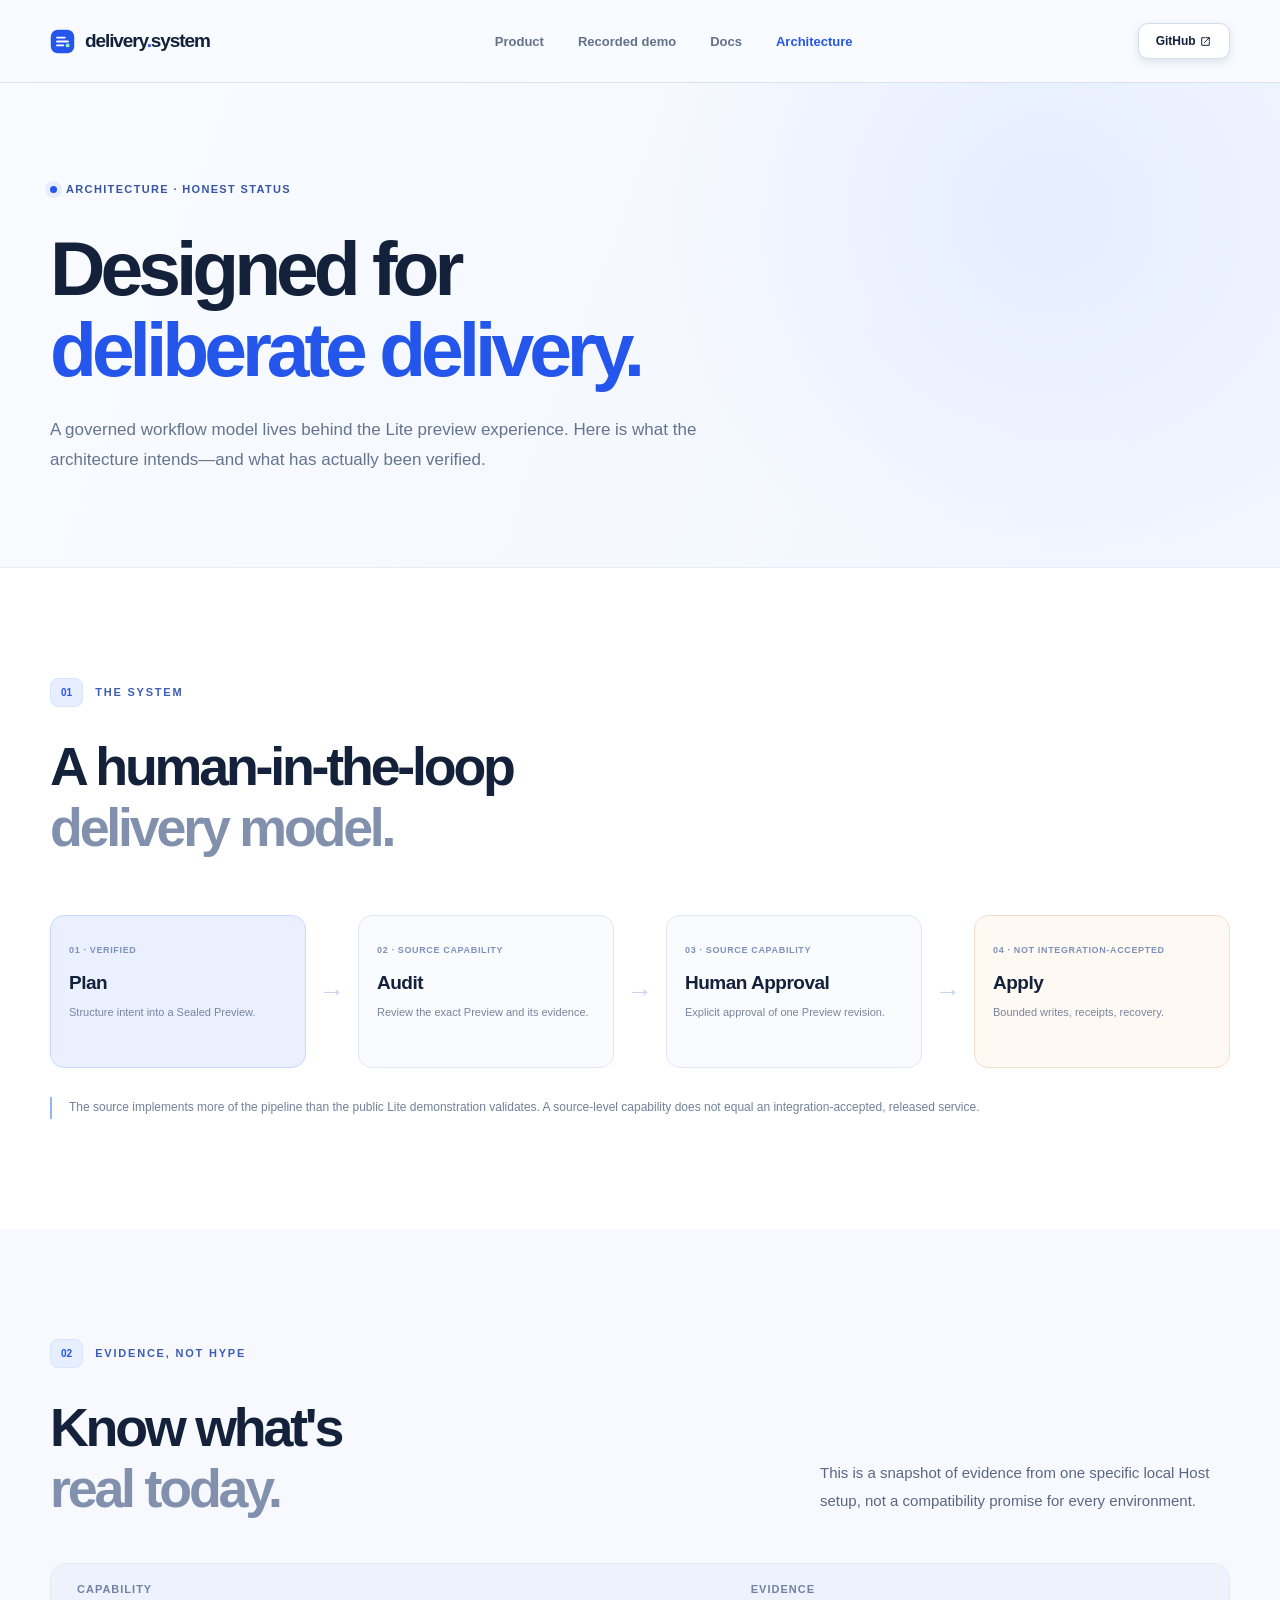
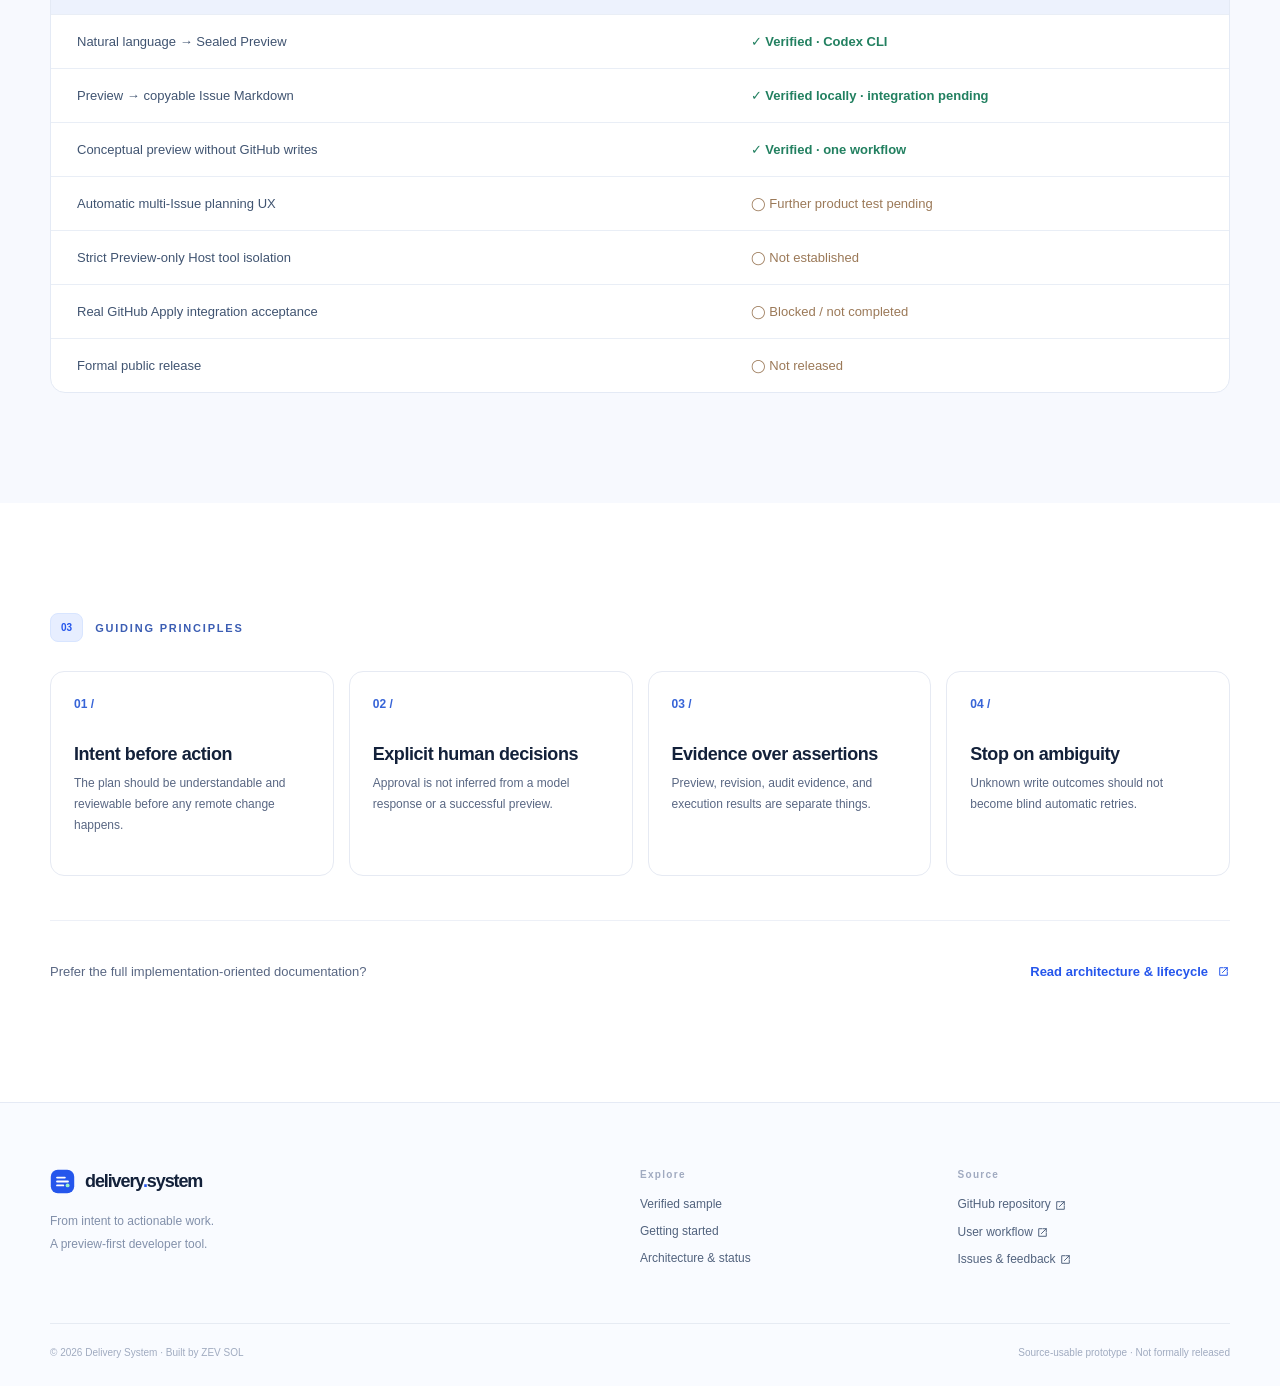
==== commit 716b388f: "docs(site): clarify recorded demo and deployment" ====
--- a/architecture/index.html
+++ b/architecture/index.html
@@ -1,7 +1,7 @@
 <!doctype html>
 <html lang="en"><head><meta charset="UTF-8"/><meta name="viewport" content="width=device-width,initial-scale=1"/><meta name="theme-color" content="#f8faff"/>
-<title>Architecture and status — Delivery System</title><meta name="description" content="Explore Delivery System’s governed delivery model and the honest verification boundary of the Lite preview prototype."/><meta property="og:type" content="website"/><meta property="og:title" content="Architecture and status — Delivery System"/><meta property="og:description" content="Explore Delivery System’s governed delivery model and the honest verification boundary of the Lite preview prototype."/><meta property="og:image" content="https://ds.zevsol.com/assets/og-preview.png"/><meta property="og:site_name" content="Delivery System"/><link rel="icon" type="image/svg+xml" href="../assets/favicon.svg"/><link rel="stylesheet" href="../assets/style.css"/>
+<title>Architecture and status — Delivery System</title><meta name="description" content="Explore Delivery System’s governed delivery model and the honest verification boundary of the Lite preview prototype."/><link rel="canonical" href="https://ds.zevsol.com/architecture/"/><meta property="og:url" content="https://ds.zevsol.com/architecture/"/><meta property="og:type" content="website"/><meta property="og:title" content="Architecture and status — Delivery System"/><meta property="og:description" content="Explore Delivery System’s governed delivery model and the honest verification boundary of the Lite preview prototype."/><meta property="og:image" content="https://ds.zevsol.com/assets/og-preview.png"/><meta property="og:site_name" content="Delivery System"/><link rel="icon" type="image/svg+xml" href="../assets/favicon.svg"/><link rel="stylesheet" href="../assets/style.css"/>
 </head><body><a class="skip-link" href="#main">Skip to content</a><div class="site-shell"><header class="site-header"><div class="nav-inner"><a class="brand" href="../" aria-label="Delivery System home"><svg aria-hidden="true" width="25" height="25" viewBox="0 0 32 32" fill="none"><rect x="1" y="1" width="30" height="30" rx="9" fill="#2556EC"/><path d="M9 11H19M9 16H23M9 21H17" stroke="white" stroke-width="2.4" stroke-linecap="round"/><circle cx="22.5" cy="21" r="2.5" fill="#9AF0C6"/></svg><span>delivery<span class="brand-dot">.</span>system</span></a>
-      <nav id="site-nav" class="site-nav" aria-label="Main navigation"><a href="../#product">Product</a><a href="../demo/">Live sample</a><a href="../docs/">Docs</a><a href="../architecture/" aria-current="page">Architecture</a></nav>
+      <nav id="site-nav" class="site-nav" aria-label="Main navigation"><a href="../#product">Product</a><a href="../demo/">Recorded demo</a><a href="../docs/">Docs</a><a href="../architecture/" aria-current="page">Architecture</a></nav>
       <div class="nav-actions"><a class="nav-gh" href="https://github.com/zevsol/delivery-system" target="_blank" rel="noopener noreferrer">GitHub <svg aria-hidden="true" width="13" height="13" viewBox="0 0 24 24" fill="none" stroke="currentColor" stroke-width="1.8" stroke-linecap="round"><path d="M13 5h6v6m0-6-9 9"/><path d="M19 13v6H5V5h6"/></svg></a><button class="menu-toggle" type="button" aria-label="Toggle navigation" aria-expanded="false" aria-controls="site-nav"><span></span><span></span><span></span></button></div></div></header>
 <main id="main"><section class="page-hero architecture-hero"><div class="container"><div class="eyebrow"><span class="eyebrow-dot"></span> ARCHITECTURE · HONEST STATUS</div><h1>Designed for<br/><em>deliberate delivery.</em></h1><p>A governed workflow model lives behind the Lite preview experience. Here is what the architecture intends—and what has actually been verified.</p></div></section><section class="section architecture-main"><div class="container"><div class="section-kicker"><span class="kicker-index">01</span> THE SYSTEM</div><h2 class="arch-title">A human-in-the-loop<br/><span>delivery model.</span></h2><div class="arch-flow"><div class="arch-node arch-node-active"><span>01 · VERIFIED</span><strong>Plan</strong><small>Structure intent into a Sealed Preview.</small></div><span class="arch-arrow">→</span><div class="arch-node"><span>02 · SOURCE CAPABILITY</span><strong>Audit</strong><small>Review the exact Preview and its evidence.</small></div><span class="arch-arrow">→</span><div class="arch-node"><span>03 · SOURCE CAPABILITY</span><strong>Human Approval</strong><small>Explicit approval of one Preview revision.</small></div><span class="arch-arrow">→</span><div class="arch-node arch-node-unverified"><span>04 · NOT INTEGRATION-ACCEPTED</span><strong>Apply</strong><small>Bounded writes, receipts, recovery.</small></div></div><div class="architecture-note">The source implements more of the pipeline than the public Lite demonstration validates. A source-level capability does not equal an integration-accepted, released service.</div></div></section><section class="section status-section"><div class="container"><div class="section-kicker"><span class="kicker-index">02</span> EVIDENCE, NOT HYPE</div><div class="section-intro split-intro"><h2>Know what's<br/><span>real today.</span></h2><p>This is a snapshot of evidence from one specific local Host setup, not a compatibility promise for every environment.</p></div><div class="status-table"><div class="status-row status-row-head"><span>Capability</span><span>Evidence</span></div><div class="status-row"><span>Natural language → Sealed Preview</span><span class="status-ok">✓ Verified · Codex CLI</span></div><div class="status-row"><span>Preview → copyable Issue Markdown</span><span class="status-ok">✓ Verified locally · integration pending</span></div><div class="status-row"><span>Conceptual preview without GitHub writes</span><span class="status-ok">✓ Verified · one workflow</span></div><div class="status-row"><span>Automatic multi-Issue planning UX</span><span class="status-pending">◯ Further product test pending</span></div><div class="status-row"><span>Strict Preview-only Host tool isolation</span><span class="status-pending">◯ Not established</span></div><div class="status-row"><span>Real GitHub Apply integration acceptance</span><span class="status-pending">◯ Blocked / not completed</span></div><div class="status-row"><span>Formal public release</span><span class="status-pending">◯ Not released</span></div></div></div></section><section class="section principles"><div class="container"><div class="section-kicker"><span class="kicker-index">03</span> GUIDING PRINCIPLES</div><div class="principle-grid"><article><div>01 /</div><h3>Intent before action</h3><p>The plan should be understandable and reviewable before any remote change happens.</p></article><article><div>02 /</div><h3>Explicit human decisions</h3><p>Approval is not inferred from a model response or a successful preview.</p></article><article><div>03 /</div><h3>Evidence over assertions</h3><p>Preview, revision, audit evidence, and execution results are separate things.</p></article><article><div>04 /</div><h3>Stop on ambiguity</h3><p>Unknown write outcomes should not become blind automatic retries.</p></article></div><div class="arch-reference"><p>Prefer the full implementation-oriented documentation?</p><a class="text-link" href="https://github.com/zevsol/delivery-system/blob/main/docs/architecture-and-lifecycle.md" target="_blank" rel="noopener noreferrer">Read architecture & lifecycle <svg aria-hidden="true" width="13" height="13" viewBox="0 0 24 24" fill="none" stroke="currentColor" stroke-width="1.8" stroke-linecap="round"><path d="M13 5h6v6m0-6-9 9"/><path d="M19 13v6H5V5h6"/></svg></a></div></div></section></main><footer class="site-footer"><div class="container footer-grid"><div><a class="brand" href="../"><svg aria-hidden="true" width="25" height="25" viewBox="0 0 32 32" fill="none"><rect x="1" y="1" width="30" height="30" rx="9" fill="#2556EC"/><path d="M9 11H19M9 16H23M9 21H17" stroke="white" stroke-width="2.4" stroke-linecap="round"/><circle cx="22.5" cy="21" r="2.5" fill="#9AF0C6"/></svg><span>delivery<span class="brand-dot">.</span>system</span></a><p>From intent to actionable work.<br/>A preview-first developer tool.</p></div><div class="footer-links"><span>Explore</span><a href="../demo/">Verified sample</a><a href="../docs/">Getting started</a><a href="../architecture/">Architecture & status</a></div><div class="footer-links"><span>Source</span><a href="https://github.com/zevsol/delivery-system" target="_blank" rel="noopener noreferrer">GitHub repository <svg aria-hidden="true" width="13" height="13" viewBox="0 0 24 24" fill="none" stroke="currentColor" stroke-width="1.8" stroke-linecap="round"><path d="M13 5h6v6m0-6-9 9"/><path d="M19 13v6H5V5h6"/></svg></a><a href="https://github.com/zevsol/delivery-system/blob/main/docs/user-workflow.md" target="_blank" rel="noopener noreferrer">User workflow <svg aria-hidden="true" width="13" height="13" viewBox="0 0 24 24" fill="none" stroke="currentColor" stroke-width="1.8" stroke-linecap="round"><path d="M13 5h6v6m0-6-9 9"/><path d="M19 13v6H5V5h6"/></svg></a><a href="https://github.com/zevsol/delivery-system/issues" target="_blank" rel="noopener noreferrer">Issues & feedback <svg aria-hidden="true" width="13" height="13" viewBox="0 0 24 24" fill="none" stroke="currentColor" stroke-width="1.8" stroke-linecap="round"><path d="M13 5h6v6m0-6-9 9"/><path d="M19 13v6H5V5h6"/></svg></a></div></div><div class="container footer-bottom"><span>© 2026 Delivery System · Built by ZEV SOL</span><span>Source-usable prototype · Not formally released</span></div></footer></div><script defer src="../assets/site.js"></script></body></html>
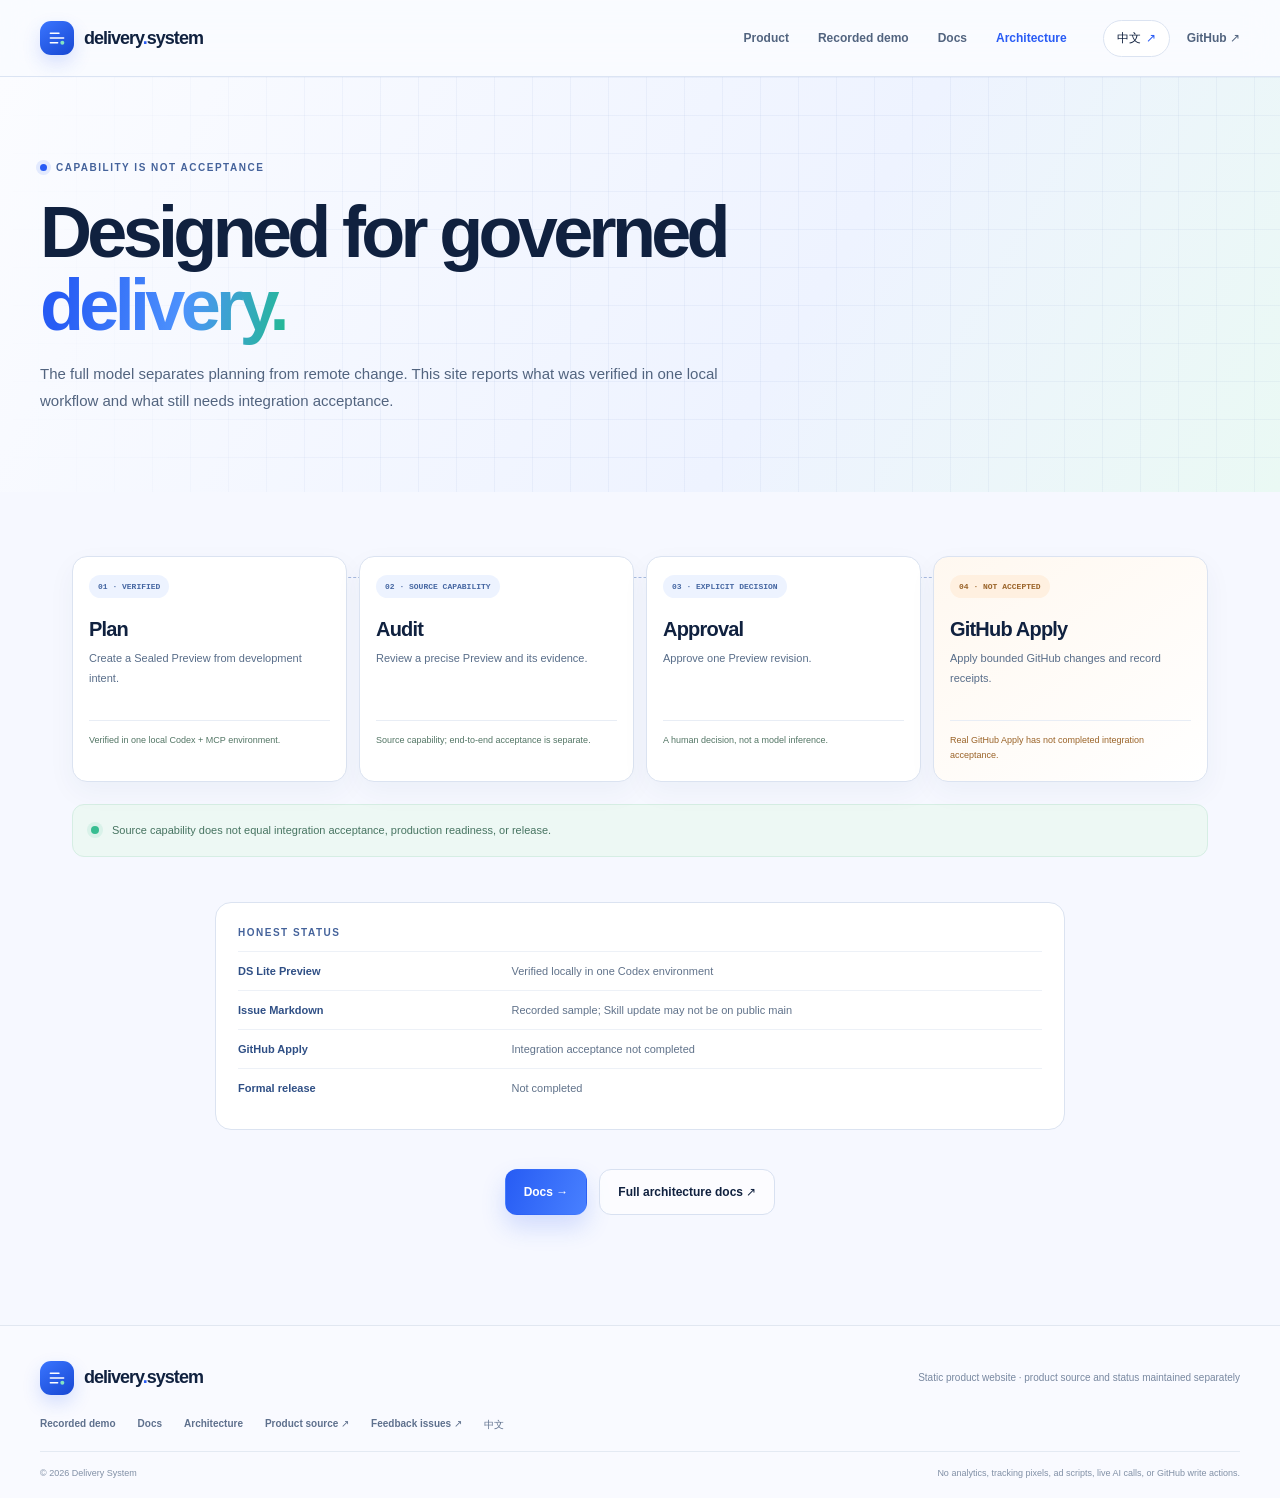
==== commit e6c46f24: "feat(site): build bilingual interactive product experience" ====
--- a/architecture/index.html
+++ b/architecture/index.html
@@ -1,7 +1 @@
-<!doctype html>
-<html lang="en"><head><meta charset="UTF-8"/><meta name="viewport" content="width=device-width,initial-scale=1"/><meta name="theme-color" content="#f8faff"/>
-<title>Architecture and status — Delivery System</title><meta name="description" content="Explore Delivery System’s governed delivery model and the honest verification boundary of the Lite preview prototype."/><link rel="canonical" href="https://ds.zevsol.com/architecture/"/><meta property="og:url" content="https://ds.zevsol.com/architecture/"/><meta property="og:type" content="website"/><meta property="og:title" content="Architecture and status — Delivery System"/><meta property="og:description" content="Explore Delivery System’s governed delivery model and the honest verification boundary of the Lite preview prototype."/><meta property="og:image" content="https://ds.zevsol.com/assets/og-preview.png"/><meta property="og:site_name" content="Delivery System"/><link rel="icon" type="image/svg+xml" href="../assets/favicon.svg"/><link rel="stylesheet" href="../assets/style.css"/>
-</head><body><a class="skip-link" href="#main">Skip to content</a><div class="site-shell"><header class="site-header"><div class="nav-inner"><a class="brand" href="../" aria-label="Delivery System home"><svg aria-hidden="true" width="25" height="25" viewBox="0 0 32 32" fill="none"><rect x="1" y="1" width="30" height="30" rx="9" fill="#2556EC"/><path d="M9 11H19M9 16H23M9 21H17" stroke="white" stroke-width="2.4" stroke-linecap="round"/><circle cx="22.5" cy="21" r="2.5" fill="#9AF0C6"/></svg><span>delivery<span class="brand-dot">.</span>system</span></a>
-      <nav id="site-nav" class="site-nav" aria-label="Main navigation"><a href="../#product">Product</a><a href="../demo/">Recorded demo</a><a href="../docs/">Docs</a><a href="../architecture/" aria-current="page">Architecture</a></nav>
-      <div class="nav-actions"><a class="nav-gh" href="https://github.com/zevsol/delivery-system" target="_blank" rel="noopener noreferrer">GitHub <svg aria-hidden="true" width="13" height="13" viewBox="0 0 24 24" fill="none" stroke="currentColor" stroke-width="1.8" stroke-linecap="round"><path d="M13 5h6v6m0-6-9 9"/><path d="M19 13v6H5V5h6"/></svg></a><button class="menu-toggle" type="button" aria-label="Toggle navigation" aria-expanded="false" aria-controls="site-nav"><span></span><span></span><span></span></button></div></div></header>
-<main id="main"><section class="page-hero architecture-hero"><div class="container"><div class="eyebrow"><span class="eyebrow-dot"></span> ARCHITECTURE · HONEST STATUS</div><h1>Designed for<br/><em>deliberate delivery.</em></h1><p>A governed workflow model lives behind the Lite preview experience. Here is what the architecture intends—and what has actually been verified.</p></div></section><section class="section architecture-main"><div class="container"><div class="section-kicker"><span class="kicker-index">01</span> THE SYSTEM</div><h2 class="arch-title">A human-in-the-loop<br/><span>delivery model.</span></h2><div class="arch-flow"><div class="arch-node arch-node-active"><span>01 · VERIFIED</span><strong>Plan</strong><small>Structure intent into a Sealed Preview.</small></div><span class="arch-arrow">→</span><div class="arch-node"><span>02 · SOURCE CAPABILITY</span><strong>Audit</strong><small>Review the exact Preview and its evidence.</small></div><span class="arch-arrow">→</span><div class="arch-node"><span>03 · SOURCE CAPABILITY</span><strong>Human Approval</strong><small>Explicit approval of one Preview revision.</small></div><span class="arch-arrow">→</span><div class="arch-node arch-node-unverified"><span>04 · NOT INTEGRATION-ACCEPTED</span><strong>Apply</strong><small>Bounded writes, receipts, recovery.</small></div></div><div class="architecture-note">The source implements more of the pipeline than the public Lite demonstration validates. A source-level capability does not equal an integration-accepted, released service.</div></div></section><section class="section status-section"><div class="container"><div class="section-kicker"><span class="kicker-index">02</span> EVIDENCE, NOT HYPE</div><div class="section-intro split-intro"><h2>Know what's<br/><span>real today.</span></h2><p>This is a snapshot of evidence from one specific local Host setup, not a compatibility promise for every environment.</p></div><div class="status-table"><div class="status-row status-row-head"><span>Capability</span><span>Evidence</span></div><div class="status-row"><span>Natural language → Sealed Preview</span><span class="status-ok">✓ Verified · Codex CLI</span></div><div class="status-row"><span>Preview → copyable Issue Markdown</span><span class="status-ok">✓ Verified locally · integration pending</span></div><div class="status-row"><span>Conceptual preview without GitHub writes</span><span class="status-ok">✓ Verified · one workflow</span></div><div class="status-row"><span>Automatic multi-Issue planning UX</span><span class="status-pending">◯ Further product test pending</span></div><div class="status-row"><span>Strict Preview-only Host tool isolation</span><span class="status-pending">◯ Not established</span></div><div class="status-row"><span>Real GitHub Apply integration acceptance</span><span class="status-pending">◯ Blocked / not completed</span></div><div class="status-row"><span>Formal public release</span><span class="status-pending">◯ Not released</span></div></div></div></section><section class="section principles"><div class="container"><div class="section-kicker"><span class="kicker-index">03</span> GUIDING PRINCIPLES</div><div class="principle-grid"><article><div>01 /</div><h3>Intent before action</h3><p>The plan should be understandable and reviewable before any remote change happens.</p></article><article><div>02 /</div><h3>Explicit human decisions</h3><p>Approval is not inferred from a model response or a successful preview.</p></article><article><div>03 /</div><h3>Evidence over assertions</h3><p>Preview, revision, audit evidence, and execution results are separate things.</p></article><article><div>04 /</div><h3>Stop on ambiguity</h3><p>Unknown write outcomes should not become blind automatic retries.</p></article></div><div class="arch-reference"><p>Prefer the full implementation-oriented documentation?</p><a class="text-link" href="https://github.com/zevsol/delivery-system/blob/main/docs/architecture-and-lifecycle.md" target="_blank" rel="noopener noreferrer">Read architecture & lifecycle <svg aria-hidden="true" width="13" height="13" viewBox="0 0 24 24" fill="none" stroke="currentColor" stroke-width="1.8" stroke-linecap="round"><path d="M13 5h6v6m0-6-9 9"/><path d="M19 13v6H5V5h6"/></svg></a></div></div></section></main><footer class="site-footer"><div class="container footer-grid"><div><a class="brand" href="../"><svg aria-hidden="true" width="25" height="25" viewBox="0 0 32 32" fill="none"><rect x="1" y="1" width="30" height="30" rx="9" fill="#2556EC"/><path d="M9 11H19M9 16H23M9 21H17" stroke="white" stroke-width="2.4" stroke-linecap="round"/><circle cx="22.5" cy="21" r="2.5" fill="#9AF0C6"/></svg><span>delivery<span class="brand-dot">.</span>system</span></a><p>From intent to actionable work.<br/>A preview-first developer tool.</p></div><div class="footer-links"><span>Explore</span><a href="../demo/">Verified sample</a><a href="../docs/">Getting started</a><a href="../architecture/">Architecture & status</a></div><div class="footer-links"><span>Source</span><a href="https://github.com/zevsol/delivery-system" target="_blank" rel="noopener noreferrer">GitHub repository <svg aria-hidden="true" width="13" height="13" viewBox="0 0 24 24" fill="none" stroke="currentColor" stroke-width="1.8" stroke-linecap="round"><path d="M13 5h6v6m0-6-9 9"/><path d="M19 13v6H5V5h6"/></svg></a><a href="https://github.com/zevsol/delivery-system/blob/main/docs/user-workflow.md" target="_blank" rel="noopener noreferrer">User workflow <svg aria-hidden="true" width="13" height="13" viewBox="0 0 24 24" fill="none" stroke="currentColor" stroke-width="1.8" stroke-linecap="round"><path d="M13 5h6v6m0-6-9 9"/><path d="M19 13v6H5V5h6"/></svg></a><a href="https://github.com/zevsol/delivery-system/issues" target="_blank" rel="noopener noreferrer">Issues & feedback <svg aria-hidden="true" width="13" height="13" viewBox="0 0 24 24" fill="none" stroke="currentColor" stroke-width="1.8" stroke-linecap="round"><path d="M13 5h6v6m0-6-9 9"/><path d="M19 13v6H5V5h6"/></svg></a></div></div><div class="container footer-bottom"><span>© 2026 Delivery System · Built by ZEV SOL</span><span>Source-usable prototype · Not formally released</span></div></footer></div><script defer src="../assets/site.js"></script></body></html>+<!doctype html><html lang="en"><head><meta charset="utf-8"><meta name="viewport" content="width=device-width, initial-scale=1"><meta name="theme-color" content="#f6f8ff"><title>Architecture &amp; status — Delivery System</title><meta name="description" content="See the preview-first workflow and the current verification boundary for Delivery System Lite and GitHub Apply."><link rel="canonical" href="https://ds.zevsol.com/architecture/"><link rel="alternate" hreflang="en" href="https://ds.zevsol.com/architecture/"><link rel="alternate" hreflang="zh" href="https://ds.zevsol.com/zh/architecture/"><link rel="alternate" hreflang="x-default" href="https://ds.zevsol.com/architecture/"><meta property="og:type" content="website"><meta property="og:site_name" content="Delivery System"><meta property="og:title" content="Architecture &amp; status — Delivery System"><meta property="og:description" content="See the preview-first workflow and the current verification boundary for Delivery System Lite and GitHub Apply."><meta property="og:url" content="https://ds.zevsol.com/architecture/"><meta property="og:image" content="https://ds.zevsol.com/assets/og-preview.png"><meta property="og:locale" content="en_US"><meta name="twitter:card" content="summary_large_image"><link rel="icon" type="image/svg+xml" href="../assets/favicon.svg"><link rel="stylesheet" href="../assets/style.css"><script defer src="../assets/site.js"></script></head><body class="lang-en page-architecture"><a class="skip-link" href="#main">Skip to content</a><header class="site-header"><div class="nav-wrap"><a class="brand" href="../" aria-label="Delivery System"><span class="brand-mark" aria-hidden="true"><svg viewBox="0 0 36 36"><path d="M8 11h13M8 18h20M8 25h11"/><circle cx="26" cy="25" r="3"/></svg></span><span>delivery<span class="brand-dot">.</span>system</span></a><button class="menu-toggle" type="button" aria-label="Open navigation" aria-expanded="false" aria-controls="site-nav"><span></span><span></span><span></span></button><nav id="site-nav" class="site-nav" aria-label="Main navigation"><a href="../" >Product</a><a href="../demo/" >Recorded demo</a><a href="../docs/" >Docs</a><a href="../architecture/" aria-current="page">Architecture</a></nav><div class="header-actions"><a class="language-switch" href="/zh/architecture/" lang="zh" aria-label="Switch language to Chinese">中文<span aria-hidden="true">↗</span></a><a class="github-link" href="https://github.com/zevsol/delivery-system" target="_blank" rel="noopener noreferrer">GitHub ↗</a></div></div></header><main id="main"><section class="subpage-hero"><div class="subpage-grid"></div><div class="subpage-inner"><p class="eyebrow"><span class="eyebrow-mark"></span>CAPABILITY IS NOT ACCEPTANCE</p><h1>Designed for governed<br><em>delivery.</em></h1><p>The full model separates planning from remote change. This site reports what was verified in one local workflow and what still needs integration acceptance.</p></div></section><section class="architecture-content"><div class="architecture-flow"><article class="arch-step"><span>01 · VERIFIED</span><h2>Plan</h2><p>Create a Sealed Preview from development intent.</p><small>Verified in one local Codex + MCP environment.</small></article><article class="arch-step"><span>02 · SOURCE CAPABILITY</span><h2>Audit</h2><p>Review a precise Preview and its evidence.</p><small>Source capability; end-to-end acceptance is separate.</small></article><article class="arch-step"><span>03 · EXPLICIT DECISION</span><h2>Approval</h2><p>Approve one Preview revision.</p><small>A human decision, not a model inference.</small></article><article class="arch-step"><span>04 · NOT ACCEPTED</span><h2>GitHub Apply</h2><p>Apply bounded GitHub changes and record receipts.</p><small>Real GitHub Apply has not completed integration acceptance.</small></article></div><div class="arch-statement"><span class="mint-dot"></span><p>Source capability does not equal integration acceptance, production readiness, or release.</p></div><section class="status-panel"><p class="eyebrow">Honest status</p><div class="status-row"><strong>DS Lite Preview</strong><span>Verified locally in one Codex environment</span></div><div class="status-row"><strong>Issue Markdown</strong><span>Recorded sample; Skill update may not be on public main</span></div><div class="status-row"><strong>GitHub Apply</strong><span>Integration acceptance not completed</span></div><div class="status-row"><strong>Formal release</strong><span>Not completed</span></div></section><div class="architecture-links"><a class="button button-primary" href="../docs/">Docs →</a><a class="button button-quiet" href="https://github.com/zevsol/delivery-system/blob/main/docs/architecture-and-lifecycle.md" target="_blank" rel="noopener noreferrer">Full architecture docs ↗</a></div></section></main><footer class="site-footer"><div class="footer-top"><a class="brand" href="../"><span class="brand-mark" aria-hidden="true"><svg viewBox="0 0 36 36"><path d="M8 11h13M8 18h20M8 25h11"/><circle cx="26" cy="25" r="3"/></svg></span><span>delivery<span class="brand-dot">.</span>system</span></a><p>Static product website · product source and status maintained separately</p></div><div class="footer-links"><a href="../demo/">Recorded demo</a><a href="../docs/">Docs</a><a href="../architecture/">Architecture</a><a href="https://github.com/zevsol/delivery-system" target="_blank" rel="noopener noreferrer">Product source ↗</a><a href="https://github.com/zevsol/delivery-system/issues" target="_blank" rel="noopener noreferrer">Feedback issues ↗</a><a href="/zh/architecture/" lang="zh">中文</a></div><div class="footer-bottom"><span>© 2026 Delivery System</span><span>No analytics, tracking pixels, ad scripts, live AI calls, or GitHub write actions.</span></div></footer></body></html>
--- a/assets/style.css
+++ b/assets/style.css
@@ -1,21 +1,207 @@
 @charset "UTF-8";
-:root{color-scheme:light;--ink:#13213a;--sub:#596783;--subtle:#77839a;--blue:#2556ec;--blue-dark:#173cb6;--mint:#d8f9e9;--surface:#fff;--page:#f8faff;--line:#e4e9f2;--shadow:0 23px 65px rgba(34,57,104,.11);--max:1180px;font-family:Inter,"SF Pro Display",-apple-system,BlinkMacSystemFont,"Segoe UI",Arial,sans-serif;font-synthesis:none;scroll-behavior:smooth}
-*{box-sizing:border-box}html{scroll-padding-top:98px}body{margin:0;color:var(--ink);background:var(--page);-webkit-font-smoothing:antialiased;overflow-x:hidden}a{color:inherit;text-decoration:none}button{font:inherit}button,a{-webkit-tap-highlight-color:transparent}button:focus-visible,a:focus-visible{outline:3px solid #6798ff;outline-offset:4px}img,svg{vertical-align:middle}::selection{background:#b8ccff;color:#163583}.container{width:min(var(--max),calc(100% - 88px));margin-inline:auto}.site-shell{position:relative;overflow:hidden}.skip-link{position:absolute;z-index:99;top:-100px;left:14px;padding:12px 17px;background:var(--blue);color:white}.skip-link:focus{top:12px}
-.site-header{position:relative;z-index:20;background:rgba(249,251,255,.93);border-bottom:1px solid rgba(208,218,236,.75)}.nav-inner{height:82px;width:min(var(--max),calc(100% - 88px));margin:auto;display:flex;align-items:center;justify-content:space-between;gap:28px}.brand{display:inline-flex;align-items:center;gap:10px;font-size:19px;letter-spacing:-1.1px;font-weight:790;white-space:nowrap}.brand-dot{color:var(--blue)}.site-nav{display:flex;gap:34px;align-items:center}.site-nav a{font-size:13px;font-weight:600;color:#64718a;transition:color .2s}.site-nav a:hover,.site-nav a[aria-current=page],.site-nav a.nav-active{color:var(--blue)}.nav-actions{display:flex;align-items:center;gap:16px}.nav-gh{font-weight:700;color:var(--ink);border:1px solid #d5ddeb;background:white;border-radius:10px;padding:10px 17px;font-size:12px;white-space:nowrap;box-shadow:0 3px 8px #1c3c7320}.nav-gh:hover{border-color:#98b2ff}.menu-toggle{display:none;cursor:pointer;border:1px solid var(--line);background:white;border-radius:10px;padding:11px}.menu-toggle span{display:block;width:20px;height:2px;background:var(--ink);margin:3px 0}
-.hero{position:relative;min-height:720px;background:linear-gradient(125deg,#fbfcff 0%,#f5f8ff 54%,#eff6ff 100%);padding-top:86px;isolation:isolate}.hero:before{content:"";position:absolute;pointer-events:none;width:700px;height:680px;border-radius:50%;right:-240px;top:-160px;background:radial-gradient(circle,rgba(183,209,252,.42),transparent 68%);z-index:-1}.hero-grain{position:absolute;inset:0;opacity:.18;pointer-events:none;background-image:radial-gradient(#8fb0ff 0.6px,transparent .6px);background-size:19px 19px;mask-image:linear-gradient(90deg,transparent 18%,black 100%)}.hero-grid{display:grid;grid-template-columns:1.02fr 1fr;align-items:center;gap:30px}.hero-copy{padding:18px 0 76px;max-width:650px;position:relative;z-index:2}.eyebrow{display:inline-flex;align-items:center;gap:9px;font-size:11px;font-weight:800;letter-spacing:1.35px;color:#3655a4;line-height:1.8}.eyebrow-dot{width:7px;height:7px;border-radius:50%;background:var(--blue);box-shadow:0 0 0 5px #e5edff}.eyebrow-version{background:#e9efff;border:1px solid #d7e2ff;border-radius:30px;font-size:9px;letter-spacing:1px;padding:3px 10px;margin-left:5px}.hero h1{font-weight:780;line-height:1.055;letter-spacing:-5.7px;font-size:clamp(58px,5.5vw,84px);margin:29px 0 25px}.hero h1 em,.closing h2 em{font-style:normal;color:var(--blue)}.hero-sub{font-size:17px;line-height:1.8;color:#67758f;max-width:535px;margin:0 0 33px}.hero-cta{display:flex;gap:12px;flex-wrap:wrap}.btn{display:inline-flex;align-items:center;justify-content:center;gap:15px;white-space:nowrap;font-weight:700;font-size:13px;border-radius:11px;padding:16px 23px;min-height:49px;border:1px solid transparent;transition:transform .2s,background .2s,box-shadow .2s}.btn:hover{transform:translateY(-2px)}.btn-primary{color:white;background:var(--blue);box-shadow:0 13px 25px #2458e62d}.btn-primary:hover{background:#1548df;box-shadow:0 16px 31px #2458e645}.btn-secondary{color:#243653;background:white;border-color:#dee5f2}.btn-secondary:hover{border-color:#b6c8f4}.hero-proof{display:flex;gap:14px;align-items:center;margin-top:47px}.avatars{display:flex;padding-left:5px}.avatars span{width:34px;height:34px;display:grid;place-items:center;background:#d3e2fd;border:3px solid #f7faff;border-radius:50%;margin-left:-6px;color:#375aba;font-size:9px;font-weight:800;letter-spacing:-.3px}.avatars span:nth-child(2){background:#d9f4e7;color:#18836a}.avatars span:nth-child(3){background:#fff0d6;color:#b7743f}.hero-proof p{font-size:11px;line-height:1.6;color:#8794ad;margin:0}.hero-proof strong{color:#40516f;font-size:12px}.hero-stage{height:530px;position:relative;min-width:0;display:flex;align-items:center;flex-direction:column;justify-content:center;isolation:isolate}.stage-orbit{position:absolute;border:1px solid #dce5f7;border-radius:50%;z-index:-2}.orbit-a{width:610px;height:610px;top:-51px;left:1px}.orbit-b{width:450px;height:450px;top:27px;left:82px;opacity:.7}.hero-stage:before{content:"";position:absolute;width:400px;height:350px;top:110px;left:140px;background:radial-gradient(ellipse,#b7cdfc8c 0,transparent 65%);filter:blur(38px);z-index:-1}.stage-card{width:min(100%,420px);background:white;border:1px solid #e8edf8;box-shadow:var(--shadow);border-radius:14px;position:relative}.input-stage{transform:rotate(-3deg) translateX(-23px);padding:17px 19px 20px}.stage-heading{display:flex;align-items:center;gap:12px;font-size:10px;color:#8390a6;font-weight:800;letter-spacing:1.1px}.stage-heading-icon{margin-left:auto;color:#8da1c6;font-size:18px}.window-dots{display:flex;gap:4px}.window-dots i{width:6px;height:6px;background:#c1cbe0;border-radius:50%}.window-dots i:first-child{background:#a4b9ff}.input-quote{font-size:19px;color:#243d69;letter-spacing:-.45px;font-weight:650;line-height:1.45;margin:19px 4px 16px}.input-tags{display:flex;gap:7px}.input-tags span{font-size:9px;color:#697c9d;padding:6px 10px;border-radius:6px;background:#f1f5fc;font-weight:700}.flow-link{display:flex;align-items:center;flex-direction:column;height:75px;position:relative;z-index:2;transform:translate(17px,-4px)}.flow-link>span{width:1px;height:21px;background:#9bb7f5}.flow-node{width:29px;height:29px;display:grid;place-items:center;background:var(--blue);border:4px solid #eff4ff;border-radius:50%;color:white;font-size:13px}.output-stage{transform:rotate(2.5deg) translateX(25px);padding:20px 20px 0}.stage-check{width:21px;height:21px;border-radius:50%;display:grid;place-items:center;background:#def8e9;color:#1b9062;font-size:12px}.output-stage h3{font-size:19px;letter-spacing:-.5px;margin:20px 0 7px}.stage-metadata{display:flex;gap:8px;font-size:10px;color:#96a0b4}.fake-checks{border-top:1px solid #edf1f8;margin-top:18px;padding-top:13px}.fake-checks>div{display:flex;gap:11px;align-items:center;font-size:12px;color:#4c5e7b;padding:8px 0}.fake-checks b{font-size:10px;color:#1d9b69;background:#e1f8ea;width:19px;height:19px;display:grid;place-items:center;border-radius:5px}.stage-bottom{border-top:1px solid #edf1f8;margin-top:14px;display:flex;justify-content:space-between;padding:13px 0 15px;font-size:9px;color:#99a3b7;font-weight:800;letter-spacing:1px}.status-pill{color:#32765c;background:#e9f9f1;padding:5px 9px;border-radius:5px;letter-spacing:0;font-size:9px}.status-pill i{display:inline-block;width:5px;height:5px;border-radius:50%;background:#30b47b;margin-right:5px}.stage-label{position:absolute;font-size:9px;font-weight:800;letter-spacing:1.8px;color:#a9b9d3}.stage-label-top{right:30px;top:4px}.stage-label-bottom{bottom:0;left:45px}.stage-label-bottom span{color:var(--blue)}.tiny-square{display:inline-block;width:7px;height:7px;border:2px solid #abc4ff;transform:rotate(45deg);margin-right:6px}.hero-bottom{display:flex;gap:22px;align-items:center;padding:25px 0 29px;font-size:9px;color:#7c8ca9;letter-spacing:1.6px;font-weight:800}.hero-bottom-rule{height:1px;background:#dfe6f4;flex:1}.muted{color:#b7c5dc}
-.section{padding:110px 0}.section-kicker{display:flex;align-items:center;gap:12px;font-weight:790;font-size:11px;letter-spacing:1.8px;color:#3b5db3;margin-bottom:29px}.kicker-index{color:var(--blue);background:#e7eeff;border:1px solid #d8e5ff;padding:8px 10px;border-radius:8px;font-size:10px;letter-spacing:0}.section-intro{margin-bottom:45px}.section h2,.closing h2{font-size:clamp(40px,4.2vw,60px);line-height:1.13;letter-spacing:-3.2px;margin:0;font-weight:770}.section h2 span{color:#8190ad}.split-intro{display:flex;align-items:end;justify-content:space-between;gap:54px}.split-intro>p{width:410px;margin:0 0 4px;font-size:15px;line-height:1.85;color:var(--sub)}.section-product{background:white}.feature-grid{display:grid;grid-template-columns:repeat(3,minmax(0,1fr));gap:17px}.feature-card{border-radius:19px;min-height:395px;padding:28px 29px 0;position:relative;overflow:hidden}.feature-blue{background:#e9f0ff}.feature-mint{background:#e7f8f1}.feature-peach{background:#fff1e9}.feature-icon{font-size:27px;font-weight:700;color:#2658e3;display:inline-block;line-height:1}.feature-mint .feature-icon{color:#279776}.feature-peach .feature-icon{color:#ea8257}.card-number{position:absolute;right:26px;top:30px;color:#8c9cbb;font-size:12px}.feature-card h3{font-size:22px;line-height:1.32;letter-spacing:-.6px;margin:22px 0 12px}.feature-card p{font-size:13px;line-height:1.75;color:#63718d;max-width:270px;margin:0}.feature-art{position:absolute;left:29px;right:29px;bottom:0;height:114px;border:1px solid #ffffffb5;border-radius:12px 12px 0 0;background:#ffffffbf;box-shadow:0 0 30px #607b9e16}.feature-art-one{padding:13px 17px}.feature-art-one div{font-size:9px;font-weight:800;color:#4369c0;display:flex;align-items:center;justify-content:space-between;border-bottom:1px solid #e3eafa;padding:8px 0;letter-spacing:.8px}.feature-art-one div span{color:#72839d;font-size:10px;letter-spacing:0;font-weight:500}.feature-art-two{display:grid;gap:7px;padding:14px 18px;align-content:center}.feature-art-two span{font-size:11px;color:#4c6c69}.feature-art-two i{display:inline-grid;place-items:center;font-style:normal;width:15px;height:15px;border-radius:4px;background:#c9f0dc;color:#17825e;font-weight:800;margin-right:9px}.feature-art-three{display:flex;justify-content:space-between;align-items:center;padding:17px;gap:10px}.feature-art-three div>span{display:block;font-size:8px;color:#e18a61;letter-spacing:1px;font-weight:700;margin-bottom:6px}.feature-art-three div>strong{display:block;font-size:11px}.feature-art-three .art-button{padding:11px 9px;color:#ed8056;background:#fff1e8;border:1px solid #ffdcc5;font-size:10px;border-radius:6px;font-weight:700;white-space:nowrap}
-.section-process{background:#f7f9fe;padding-bottom:107px}.process-track{margin-top:70px;display:grid;grid-template-columns:repeat(3,1fr);gap:33px;position:relative}.process-track:before{content:"";position:absolute;top:26px;left:35px;right:35px;height:1px;background:#dae3f3}.process-track article{position:relative;z-index:1}.step-circle{width:53px;height:53px;border-radius:50%;background:white;display:grid;place-items:center;border:1px solid #d7e0f1;color:#2a58c5;font-size:13px;font-weight:800;box-shadow:0 5px 18px #42578b0d}.process-track h3{font-size:19px;letter-spacing:-.5px;margin:25px 0 8px}.process-track p{font-size:13px;line-height:1.8;color:var(--sub);max-width:300px;margin:0}.process-cta{margin-top:47px}.text-link{display:inline-flex;align-items:center;gap:9px;font-size:13px;color:var(--blue);font-weight:800}.text-link:hover{text-decoration:underline;text-underline-offset:5px}
-.section-demo-preview{background:#fff}.showcase-grid{display:grid;grid-template-columns:.84fr 1.16fr;align-items:center;gap:75px}.showcase-copy h2{font-size:clamp(42px,4vw,59px)}.showcase-copy>p{font-size:15px;line-height:1.9;color:var(--sub);margin:24px 0 26px;max-width:415px}.metric-row{display:flex;gap:27px;margin:27px 0 35px}.metric-row>div{display:grid;gap:3px}.metric-row strong{font-size:31px;letter-spacing:-1px}.metric-row span{font-size:10px;color:#8290aa;font-weight:650}.showcase-window{border:1px solid #e0e6f2;border-radius:17px;overflow:hidden;box-shadow:0 30px 65px #2b47701e;transform:rotate(1.6deg);background:#fff}.showcase-head{display:flex;align-items:center;gap:12px;padding:15px 20px;border-bottom:1px solid #e7edf6;font-size:11px;color:#5f718f;font-weight:700}.file-badge{font-weight:900;color:#2957c9;background:#e8efff;padding:6px 7px;border-radius:6px;font-size:10px}.small-dot{margin-left:auto;background:#80d6b0;width:8px;height:8px;border-radius:50%}.showcase-code{font:12px/1.7 ui-monospace,SFMono-Regular,Consolas,monospace;color:#4c5f7d;padding:25px 26px 27px}.showcase-code p{margin:5px 0}.showcase-code .code-heading{font-size:15px;font-weight:700;color:#2b3e60;margin:0 0 22px}.showcase-code .code-comment{color:#8495b3;margin:19px 0 10px;font-weight:700}.code-accent{color:#2f69e7;font-weight:800}.showcase-foot{background:#f7f9fe;border-top:1px solid #e6ebf5;display:flex;justify-content:space-between;padding:16px 23px;font-size:9px;font-weight:800;letter-spacing:1px;color:#7e8eaa}.showcase-foot i{display:inline-block;width:6px;height:6px;background:#48bb8b;border-radius:50%;margin-right:7px}
-.section-boundary{background:#f8faff}.boundary-grid{display:grid;grid-template-columns:1fr 1.02fr;gap:100px;align-items:start}.boundary-grid h2{font-size:clamp(39px,4vw,57px)}.boundary-grid>div>p{font-size:14px;color:var(--sub);line-height:1.9;max-width:455px;margin:24px 0}.boundary-list{background:white;border:1px solid #e5eaf4;border-radius:17px;padding:10px 25px;box-shadow:0 16px 42px #32528b0a}.boundary-list>div{display:flex;gap:16px;padding:21px 0;border-bottom:1px solid #eef1f7}.boundary-list>div:last-child{border-bottom:0}.boundary-list span{display:grid;place-items:center;border-radius:50%;width:28px;height:28px;flex:none;font-weight:800}.boundary-yes{background:#e2f8ed;color:#1b965f}.boundary-no{background:#eff2f8;color:#8090a9}.boundary-list strong{display:block;font-size:13px;line-height:1.5}.boundary-list small{display:block;color:#8491a8;font-size:12px;line-height:1.7;margin-top:4px}
-.closing{background:#214dda;color:#fff;position:relative;isolation:isolate;overflow:hidden}.closing:before{content:"";position:absolute;right:-180px;top:-390px;width:900px;height:900px;opacity:.17;border:1px solid #fff;border-radius:50%;z-index:-1;box-shadow:0 0 0 80px #ffffff18,0 0 0 160px #ffffff14,0 0 0 240px #ffffff0c}.closing-content{padding:98px 0 105px}.closing .section-kicker{color:#c5d4ff}.closing h2{font-size:clamp(60px,6.5vw,88px);letter-spacing:-5px}.closing h2 em{color:#a7f4cf}.closing p{font-size:16px;color:#cdd9ff;margin:25px 0 34px}.closing-content>div:last-child{display:flex;gap:13px;flex-wrap:wrap}.closing-star{display:inline-grid;place-items:center;font-size:40px;color:#b8f1d2;margin-bottom:28px}.btn-light{background:white;color:#244bc6}.btn-dark-outline{border-color:#7796f3;color:white}.btn-dark-outline:hover{background:#ffffff15}
-.site-footer{background:#f9fbff;border-top:1px solid #e5eaf5}.footer-grid{display:grid;grid-template-columns:2fr 1fr 1fr;gap:45px;padding-top:66px;padding-bottom:56px}.footer-grid .brand{font-size:18px}.footer-grid p{color:#8290aa;font-size:12px;line-height:1.85}.footer-links{display:flex;flex-direction:column;align-items:start;gap:13px}.footer-links>span{font-size:10px;font-weight:800;letter-spacing:1.3px;color:#a0aac0;margin-bottom:4px}.footer-links>a{font-size:12px;color:#52637e}.footer-links>a:hover{color:var(--blue)}.footer-bottom{border-top:1px solid #e6ebf3;display:flex;justify-content:space-between;align-items:center;gap:18px;font-size:10px;color:#a0abc0;padding:23px 0 28px}
-/* Secondary pages */
-.page-hero{padding:96px 0 91px;background:radial-gradient(circle at 82% 27%,#e5edff 0,transparent 35%),linear-gradient(110deg,#f9fbff,#f1f6ff);border-bottom:1px solid #e7edf6}.page-hero h1{font-size:clamp(54px,6vw,88px);line-height:1.05;letter-spacing:-5px;margin:29px 0 25px}.page-hero h1 em{font-style:normal;color:var(--blue)}.page-hero p{font-size:17px;line-height:1.8;color:#65748e;max-width:730px;margin:0}.page-content{background:#fff}.sample-metrics{display:grid;grid-template-columns:repeat(4,1fr);border:1px solid #e5ebf5;border-radius:15px;background:#f8faff;overflow:hidden;margin-bottom:85px}.sample-metrics>div{display:grid;gap:12px;padding:24px 28px;border-right:1px solid #e5ebf5}.sample-metrics>div:last-child{border-right:none}.sample-metrics span{font-size:10px;font-weight:800;letter-spacing:1.1px;color:#8a99b2}.sample-metrics strong{font-size:24px;letter-spacing:-.8px}.demo-layout{display:grid;grid-template-columns:minmax(0,1fr) 300px;gap:35px;align-items:start}.demo-main{min-width:0}.sample-header h2{font-size:42px;letter-spacing:-2.3px;margin:0 0 12px}.sample-header p{color:var(--sub);font-size:14px;line-height:1.8;margin:0 0 30px;max-width:610px}.markdown-panel{border:1px solid #dee6f2;border-radius:16px;overflow:hidden;box-shadow:0 16px 52px #374c780f}.markdown-panel-bar{display:flex;justify-content:space-between;align-items:center;gap:10px;padding:15px 20px;background:#f8faff;border-bottom:1px solid #e4e9f3}.file-title{display:flex;align-items:center;gap:12px;font-size:12px;color:#526583;font-weight:650}.copy-btn{border:1px solid #ccd9f0;background:white;color:#3158be;border-radius:8px;padding:9px 13px;font-weight:800;cursor:pointer;font-size:11px;transition:background .2s,color .2s}.copy-btn:hover{background:#eaf0ff}.copy-btn.copied{background:#ddf6e9;color:#167947;border-color:#c5e9d6}.markdown-content{padding:30px 30px 33px;margin:0;white-space:pre-wrap;overflow-wrap:anywhere;word-break:break-word;font:12px/1.88 ui-monospace,SFMono-Regular,Consolas,"Microsoft YaHei UI",monospace;color:#324560;max-height:780px;overflow-y:auto;background:white}.micro-note{font-size:11px;color:#8997ac;margin:17px 1px;line-height:1.75}.demo-aside{display:grid;gap:15px}.side-card{background:#fff;border:1px solid #e3e9f3;border-radius:14px;padding:24px}.side-card-label{color:#5872b5;font-size:10px;letter-spacing:1.2px;font-weight:800;margin-bottom:19px}.side-card dl{margin:0}.side-card dt{color:#8593aa;font-size:11px;margin-top:15px}.side-card dt:first-child{margin-top:0}.side-card dd{margin:5px 0 0;font-size:12px;font-weight:750;color:#334968}.mono{font-family:ui-monospace,SFMono-Regular,Consolas,monospace;font-size:11px!important}.mono-break{overflow-wrap:anywhere}.inline-no{color:#995f46;background:#fff0e9;border-radius:5px;padding:4px 7px}.note-card{background:#f1f5ff}.note-card h3{font-size:17px;letter-spacing:-.5px;margin:0 0 8px}.note-card p,.aside-muted{font-size:12px;color:#71809b;line-height:1.8;margin:0}.aside-list{font-size:12px;padding:0;list-style:none;color:#425573;display:grid;gap:11px}.aside-list li:before{content:"·";font-weight:900;color:#2d60e8;margin-right:9px}.aside-muted{margin-top:16px}.sample-next{padding:74px 0;background:#eaf1ff}.sample-next>.container{display:flex;justify-content:space-between;align-items:center;gap:32px}.sample-next h2{font-size:38px;letter-spacing:-1.9px;margin:5px 0 12px}.sample-next p{font-size:14px;color:#6c7b95;margin:0}
-/* Docs */
-.docs-main{background:white}.docs-layout{display:grid;grid-template-columns:205px minmax(0,760px);gap:88px;align-items:start}.docs-sidebar{position:sticky;top:34px;display:grid;align-items:start;gap:15px;padding:12px 0}.docs-sidebar>div{font-size:10px;letter-spacing:1.2px;font-weight:800;color:#8694ae;margin-bottom:8px}.docs-sidebar a{font-size:12px;color:#6c7b94}.docs-sidebar a:hover{color:var(--blue)}.docs-article>section{padding:52px 0 45px;border-bottom:1px solid #e9edf5;scroll-margin-top:40px}.docs-article>section:last-child{border-bottom:0}.docs-article>section:first-of-type{padding-top:34px}.doc-section-tag{font-size:10px;font-weight:800;letter-spacing:1.5px;color:#456acc;margin-bottom:16px}.docs-article h2{font-size:30px;letter-spacing:-1px;margin:0 0 14px}.docs-article p{font-size:13px;line-height:1.9;color:#5d6d87;margin:12px 0 17px}.docs-article code{font:12px/1.6 ui-monospace,SFMono-Regular,Consolas,monospace;background:#f0f4fa;padding:2px 5px;border-radius:3px;color:#33508d}.docs-alert{padding:21px 23px;border-radius:12px;background:#eaf1ff;border:1px solid #d4e2ff}.docs-alert strong{font-size:12px;color:#2e55bb}.docs-alert p{margin:6px 0 0;color:#526991}.docs-alert-subtle{background:#fff9ed;border-color:#f5e7c9;margin-top:20px}.docs-alert-subtle strong{color:#936b29}.docs-alert-subtle p{color:#8d7957}.simple-checks{display:flex;flex-wrap:wrap;gap:8px}.simple-checks div{background:#eaf9f1;color:#227455;padding:9px 12px;border-radius:7px;font-size:11px;font-weight:800}.code-window{margin:20px 0;background:#16233b;border-radius:13px;overflow:hidden;box-shadow:0 16px 36px #192a481c}.code-window-head{display:flex;justify-content:space-between;align-items:center;padding:12px 17px;border-bottom:1px solid #2a3953;color:#adbedb;font-size:11px}.code-window .copy-btn{background:#2b3a55;color:#e0e9ff;border:1px solid #3c4b68;font-size:10px}.code-window .copy-btn:hover{background:#405473}.code-window pre{padding:21px 23px;margin:0;overflow:auto;white-space:pre-wrap;overflow-wrap:anywhere;color:#dcf0ff;font:12px/1.9 ui-monospace,SFMono-Regular,Consolas,monospace}.code-window code{background:none;color:inherit;padding:0}.doc-muted{font-size:11px!important}.quote-panel{border-left:3px solid var(--blue);background:#f5f8ff;padding:23px 27px;margin:22px 0}.quote-panel span{font-size:10px;color:var(--blue);font-weight:800;letter-spacing:1.2px}.quote-panel p{font-size:14px;color:#324766;margin-bottom:0;line-height:1.85}.result-notes{display:grid;gap:12px;margin:23px 0 24px}.result-notes>div{border:1px solid #e3eaf5;border-radius:11px;padding:17px 21px}.result-notes strong{font-size:13px}.result-notes p{margin:5px 0 0}.reference-list{border-top:1px solid #e5ebf4;margin-top:21px}.reference-list a{display:flex;justify-content:space-between;padding:18px 3px;border-bottom:1px solid #e5ebf4;font-size:13px;font-weight:650;color:#3d5270}.reference-list a:hover{color:var(--blue)}
-/* Architecture */
-.architecture-main{background:white}.arch-title{margin-bottom:58px!important}.arch-flow{display:flex;gap:13px;align-items:center;min-width:0}.arch-node{border:1px solid #e0e7f4;border-radius:14px;padding:23px 18px;min-height:153px;min-width:0;flex:1;background:#f9fbff}.arch-node-active{background:#eaf0ff;border-color:#c8d9ff}.arch-node-unverified{background:#fff9f4;border-color:#f4dfc9}.arch-node>span{font-size:9px;font-weight:800;letter-spacing:.65px;color:#7d92ba}.arch-node>strong{display:block;font-size:19px;margin:15px 0 9px;letter-spacing:-.5px}.arch-node>small{font-size:11px;color:#78869e;line-height:1.65;display:block}.arch-arrow{color:#c8d5ed;font-size:26px;flex:none}.architecture-note{font-size:12px;color:#71819a;line-height:1.8;margin-top:29px;border-left:2px solid #94b4f8;padding-left:17px}.status-section{background:#f7f9fe}.status-table{border:1px solid #e4eaf5;border-radius:15px;background:white;overflow:hidden}.status-row{display:grid;grid-template-columns:1.45fr 1fr;gap:18px;border-bottom:1px solid #e9eef6;padding:19px 26px;font-size:13px;color:#405471;align-items:center}.status-row:last-child{border-bottom:0}.status-row-head{background:#edf2fd;color:#7083a5;font-size:11px;font-weight:800;letter-spacing:1px;text-transform:uppercase}.status-ok{color:#228060;font-weight:700}.status-pending{color:#9b7958}.principles{background:white}.principle-grid{display:grid;grid-template-columns:repeat(4,1fr);gap:15px}.principle-grid article{border:1px solid #e6eaf3;border-radius:14px;padding:25px 23px;min-height:205px}.principle-grid article>div{color:#3764d7;font-size:12px;font-weight:800}.principle-grid h3{font-size:18px;letter-spacing:-.45px;margin:33px 0 8px}.principle-grid p{font-size:12px;color:var(--sub);line-height:1.75;margin:0}.arch-reference{display:flex;justify-content:space-between;align-items:center;border-top:1px solid #edf0f7;margin-top:44px;padding-top:30px;gap:20px}.arch-reference p{font-size:13px;color:var(--sub)}
-@media (max-width:1080px){.container,.nav-inner{width:min(var(--max),calc(100% - 56px))}.site-nav{gap:22px}.hero{padding-top:70px}.hero h1{font-size:62px;letter-spacing:-4px}.hero-sub{font-size:15px}.hero-stage{transform:scale(.86);transform-origin:center}.feature-card{padding-inline:21px}.feature-art{left:21px;right:21px}.showcase-grid{gap:44px}.boundary-grid{gap:50px}.docs-layout{gap:45px}.arch-node{padding:20px 13px}.arch-node>strong{font-size:16px}}
-@media (max-width:780px){.container,.nav-inner{width:calc(100% - 42px)}.nav-inner{height:72px}.brand{font-size:17px}.site-nav{display:none;position:absolute;top:71px;left:0;right:0;background:#fff;box-shadow:0 16px 24px #1a31511b;border-bottom:1px solid #e2e9f4;padding:21px;flex-direction:column;align-items:stretch;gap:0}.site-nav.is-open{display:flex}.site-nav a{padding:13px 10px}.menu-toggle{display:block}.nav-gh{font-size:11px;padding:8px 12px}.hero{padding-top:61px}.hero-grid{grid-template-columns:1fr;gap:0}.hero-copy{max-width:none;padding:0}.hero h1{font-size:clamp(54px,10vw,74px);letter-spacing:-4px}.hero-sub{max-width:600px}.hero-proof{margin-top:34px}.hero-stage{height:510px;transform:scale(.92);margin:0 auto;width:min(100%,550px)}.hero-bottom{padding-top:0}.section{padding:82px 0}.section h2{font-size:47px}.split-intro{display:block}.split-intro>p{width:auto;max-width:650px;margin-top:20px}.feature-grid{grid-template-columns:1fr;gap:14px}.feature-card{min-height:290px;padding:26px 28px}.feature-card h3{margin-top:15px}.feature-card p{max-width:490px}.feature-art{left:auto;right:0;width:45%;height:115px;bottom:0;opacity:.9}.process-track{gap:20px}.showcase-grid{grid-template-columns:1fr;gap:42px}.showcase-copy{max-width:640px}.showcase-window{transform:none}.boundary-grid{grid-template-columns:1fr;gap:30px}.footer-grid{grid-template-columns:1.5fr 1fr 1fr;gap:20px}.demo-layout{grid-template-columns:1fr}.demo-aside{grid-template-columns:repeat(2,1fr)}.docs-layout{grid-template-columns:1fr;gap:24px}.docs-sidebar{position:relative;top:auto;display:flex;flex-wrap:wrap;gap:10px 18px;border-bottom:1px solid var(--line);padding-bottom:27px}.docs-sidebar>div{flex-basis:100%}.arch-flow{display:grid;grid-template-columns:1fr 1fr;gap:14px}.arch-arrow{display:none}.principle-grid{grid-template-columns:1fr 1fr}.page-hero{padding:76px 0}.page-hero h1{font-size:64px}.sample-metrics{margin-bottom:50px}}
-@media (max-width:520px){.container,.nav-inner{width:calc(100% - 38px)}.nav-inner{gap:10px}.nav-gh{display:none}.hero{padding-top:49px}.eyebrow{font-size:9px;letter-spacing:.85px}.eyebrow-version{margin-left:2px;padding:3px 7px;font-size:8px}.hero h1{font-size:clamp(48px,11.6vw,61px);letter-spacing:-3.3px;margin:21px 0 20px}.hero-sub{font-size:14px;line-height:1.7}.hero-cta{gap:9px}.btn{font-size:12px;padding:13px 14px;gap:9px;min-height:44px}.hero-proof{margin-top:31px}.hero-stage{height:470px;transform:scale(.8);width:125%;max-width:none;margin-left:-12.5%;margin-top:-8px}.stage-orbit{display:none}.stage-label-top{right:0}.stage-label-bottom{left:15px}.hero-bottom{gap:10px;font-size:8px;letter-spacing:.7px}.section{padding:70px 0}.section h2{font-size:clamp(37px,9vw,45px);letter-spacing:-2px}.section-kicker{font-size:10px;letter-spacing:1.2px;margin-bottom:20px}.split-intro>p{font-size:13px}.feature-card{min-height:333px;padding:24px}.feature-card h3{font-size:21px}.feature-art{width:85%;left:24px;right:24px;height:93px}.feature-art-three{padding:15px}.process-track{display:grid;grid-template-columns:1fr;gap:28px;margin-top:36px}.process-track:before{top:20px;left:26px;bottom:20px;width:1px;height:auto;right:auto}.process-track article{padding-left:73px;min-height:80px}.step-circle{position:absolute;top:0;left:0}.process-track h3{margin:0 0 7px}.process-track p{font-size:12px}.process-cta{margin-top:27px}.metric-row{gap:21px}.metric-row strong{font-size:26px}.showcase-code{padding:19px 16px;font-size:10px}.showcase-code .code-heading{font-size:12px}.showcase-foot{font-size:7px;padding:13px}.boundary-list{padding:6px 17px}.closing-content{padding:75px 0}.closing h2{font-size:clamp(59px,12vw,73px);letter-spacing:-3.8px}.closing p{font-size:13px}.footer-grid{grid-template-columns:1fr 1fr;gap:25px;padding-top:48px;padding-bottom:39px}.footer-grid>div:first-child{grid-column:1/-1}.footer-bottom{align-items:start;flex-direction:column;font-size:9px}.page-hero{padding:67px 0}.page-hero h1{font-size:clamp(50px,11vw,62px);letter-spacing:-3px}.page-hero p{font-size:14px}.sample-metrics{grid-template-columns:1fr 1fr}.sample-metrics>div{padding:17px;border-bottom:1px solid #e5ebf5}.sample-metrics>div:nth-child(2){border-right:0}.sample-metrics>div:nth-child(n+3){border-bottom:0}.sample-metrics strong{font-size:20px}.sample-header h2{font-size:36px}.markdown-panel-bar{padding:12px}.file-title{font-size:10px}.copy-btn{font-size:10px;padding:8px}.markdown-content{font-size:11px;line-height:1.8;padding:22px 16px}.demo-aside{grid-template-columns:1fr}.sample-next>.container{flex-direction:column;align-items:start}.sample-next h2{font-size:32px}.docs-article>section{padding:40px 0}.docs-article h2{font-size:26px}.docs-article p{font-size:12px}.code-window pre{font-size:11px;padding:16px}.arch-flow{grid-template-columns:1fr}.arch-node{min-height:110px}.arch-node>strong{margin:12px 0 6px}.status-row{font-size:11px;padding:15px 12px;gap:9px}.status-row-head{font-size:9px}.principle-grid{grid-template-columns:1fr}.principle-grid article{min-height:160px}.principle-grid h3{margin:19px 0 7px}.arch-reference{align-items:start;flex-direction:column}}
-@media (prefers-reduced-motion:reduce){*,*:before,*:after{scroll-behavior:auto!important;transition-duration:.01ms!important;animation-duration:.01ms!important}}
+:root{color-scheme:light;--ink:#10213f;--muted:#52647f;--soft:#7889a1;--blue:#285bf5;--blue2:#5688ff;--sky:#eaf1ff;--mint:#84e4c2;--warm:#ffbe83;--paper:#f6f8ff;--white:#fff;--line:#dbe3f1;--max:1200px;font-family:Inter,-apple-system,BlinkMacSystemFont,"Segoe UI","Microsoft YaHei UI",sans-serif;font-synthesis:none;scroll-behavior:smooth}
+*{box-sizing:border-box}
+html{scroll-padding-top:90px}
+body{margin:0;background:var(--paper);color:var(--ink);-webkit-font-smoothing:antialiased;overflow-x:hidden}
+a{color:inherit;text-decoration:none}
+button{font:inherit}
+button,a{-webkit-tap-highlight-color:transparent}
+button:focus-visible,a:focus-visible{outline:3px solid #ff9a52;outline-offset:4px}
+img,svg{vertical-align:middle}
+.skip-link{position:absolute;z-index:80;top:-60px;left:16px;padding:12px 18px;background:var(--ink);color:#fff;border-radius:8px}
+.skip-link:focus{top:12px}
+.site-header{position:sticky;top:0;z-index:40;background:rgba(250,251,255,.9);backdrop-filter:blur(18px);border-bottom:1px solid rgba(210,221,239,.75)}
+.nav-wrap{width:min(var(--max),calc(100% - 64px));height:76px;margin:auto;display:flex;align-items:center;gap:36px}
+.brand{display:inline-flex;align-items:center;gap:10px;font-weight:850;letter-spacing:-.055em;font-size:18px;white-space:nowrap}
+.brand-mark{width:34px;height:34px;border-radius:11px;display:grid;place-items:center;background:linear-gradient(145deg,#3a75ff,#1747d2);box-shadow:0 8px 18px #285bf52c}
+.brand-mark svg{width:24px;fill:none;stroke:#fff;stroke-width:2.2;stroke-linecap:round}
+.brand-mark circle{fill:var(--mint);stroke:none}
+.brand-dot{color:var(--blue)}
+.site-nav{display:flex;align-items:center;gap:29px;margin-left:auto}
+.site-nav a,.header-actions a{font-size:12px;color:var(--muted);font-weight:690;transition:color .2s ease}
+.site-nav a:hover,.site-nav a[aria-current=page],.header-actions a:hover{color:var(--blue)}
+.header-actions{display:flex;align-items:center;gap:17px}
+.language-switch{border:1px solid var(--line);border-radius:999px;padding:9px 13px;color:var(--ink)!important;background:#fff}
+.language-switch span{color:var(--blue);margin-left:5px}
+.github-link{white-space:nowrap}
+.menu-toggle{display:none;border:1px solid var(--line);border-radius:10px;width:42px;height:40px;background:#fff;color:var(--ink);padding:10px}
+.menu-toggle span{display:block;height:2px;background:currentColor;margin:4px 0;border-radius:2px}
+.hero-section{min-height:650px;position:relative;overflow:hidden;padding:84px 0 34px;background:linear-gradient(120deg,#fbfcff 3%,#f1f5ff 50%,#e9f1ff 100%)}
+.hero-grid-bg,.subpage-grid{position:absolute;inset:0;pointer-events:none;background-image:linear-gradient(rgba(68,104,179,.055) 1px,transparent 1px),linear-gradient(90deg,rgba(68,104,179,.055) 1px,transparent 1px);background-size:38px 38px;mask-image:linear-gradient(90deg,transparent,#000 45%,#000)}
+.hero-glow{position:absolute;border-radius:50%;filter:blur(1px);pointer-events:none}
+.hero-glow-a{width:510px;height:510px;right:4%;top:-170px;background:radial-gradient(circle,#cfe0ffb8,transparent 69%)}
+.hero-glow-b{width:280px;height:280px;left:40%;bottom:-150px;background:radial-gradient(circle,#aff3d666,transparent 72%)}
+.hero-inner{position:relative;width:min(var(--max),calc(100% - 64px));margin:auto;display:grid;grid-template-columns:1fr .92fr;align-items:center;gap:54px;z-index:1}
+.hero-copy{max-width:640px}
+.eyebrow{font-size:10px;line-height:1.6;letter-spacing:.15em;text-transform:uppercase;font-weight:850;color:#45639b;margin:0 0 20px}
+.eyebrow-mark{display:inline-block;width:7px;height:7px;background:var(--blue);border-radius:50%;margin-right:9px;box-shadow:0 0 0 4px #285bf51c}
+h1,h2,h3,p{margin-top:0}
+.hero-copy h1,.subpage-inner h1{font-size:clamp(48px,6vw,82px);line-height:1.01;letter-spacing:-.065em;margin:0 0 24px;font-weight:790}
+h1 em,.subpage-inner h1 em{font-style:normal;color:transparent;background:linear-gradient(100deg,#275cf4 10%,#4d92fd 58%,#24b994);background-clip:text;-webkit-background-clip:text}
+.hero-lead{max-width:540px;font-size:16px;line-height:1.8;color:var(--muted);margin-bottom:27px}
+.hero-actions{display:flex;align-items:center;gap:13px;flex-wrap:wrap}
+.button{min-height:46px;padding:0 18px;display:inline-flex;align-items:center;justify-content:center;gap:19px;border:1px solid transparent;border-radius:12px;font-size:12px;font-weight:800;transition:transform .2s ease,box-shadow .2s ease,background .2s ease}
+.button:hover{transform:translateY(-2px)}
+.button-primary{color:#fff;background:linear-gradient(110deg,#275cf4,#4880ff);box-shadow:0 12px 25px #285bf52e}
+.button-primary:hover{box-shadow:0 16px 28px #285bf544}
+.button-quiet{color:var(--ink);background:rgba(255,255,255,.65);border-color:#d8e1f1}
+.button-light{background:#fff;color:#1b4bd1}
+.button-outline{background:#fff;border-color:var(--line);color:var(--ink)}
+.button-small{min-height:38px;padding:0 12px;border-radius:9px;gap:8px;font-size:11px}
+.hero-note{display:flex;align-items:center;gap:9px;font-size:11px;color:#63748c;margin:23px 0 0}
+.mint-dot{display:inline-block;width:8px;height:8px;border-radius:50%;background:#37bd91;box-shadow:0 0 0 4px #37bd911c;flex:none}
+.hero-art{height:430px;position:relative;display:grid;place-items:center;isolation:isolate}
+.art-grid{position:absolute;inset:7% 1% 9%;background-image:radial-gradient(#6686c67d .8px,transparent .8px);background-size:17px 17px;mask-image:radial-gradient(ellipse,#000 20%,transparent 72%);z-index:-1}
+.art-orbit{position:absolute;width:410px;height:300px;border:1px solid #8da9df55;border-radius:50%;transform:rotate(-19deg)}
+.hero-stack{width:330px;height:300px;position:relative;perspective:1000px;transform:rotate(-5deg)}
+.stack-back,.stack-mid,.stack-front{position:absolute;border:1px solid #d9e3f3;border-radius:18px;box-shadow:0 24px 55px #2a47751b}
+.stack-back{inset:23px -22px -13px 25px;background:#dfeaff;transform:rotate(8deg)}
+.stack-mid{inset:10px -10px -5px 13px;background:linear-gradient(135deg,#f4f7ff,#e7f0ff);transform:rotate(4deg)}
+.stack-front{inset:0;background:linear-gradient(160deg,#fff,#f8fbff);padding:18px 20px;transform:translateZ(24px)}
+.mock-window{height:29px;display:flex;align-items:center;gap:5px;border-bottom:1px solid #e5ebf5;margin:-2px -2px 20px}
+.mock-window i{width:6px;height:6px;background:#ffbd82;border-radius:50%}.mock-window i:nth-child(2){background:#96e0be}.mock-window i:nth-child(3){background:#9eb8f4}
+.mock-window span{font:9px ui-monospace,monospace;color:#8390a5;margin-left:8px}
+.mock-label{font-size:10px;font-weight:850;letter-spacing:.12em;color:#5470a2;margin-bottom:10px}
+.mock-line{width:64%;height:7px;border-radius:6px;background:#dae4f6;margin:9px 0}.mock-line.wide{width:91%;height:12px;background:#b8cbf2}
+.mock-check{font-size:11px;color:#495d7d;padding:9px 0;border-bottom:1px solid #edf1f8}.mock-check b{color:#2ba57d;margin-right:8px}
+.mock-footer{font-size:9px;color:#55709b;display:flex;align-items:center;gap:8px;margin-top:16px}.mock-footer span:last-child{margin-left:auto;letter-spacing:.08em}
+.float-tag{position:absolute;z-index:3;padding:9px 12px;background:#ffffffeb;border:1px solid #dce5f3;border-radius:10px;box-shadow:0 12px 25px #264c8318;font:800 9px ui-monospace,monospace;color:var(--blue)}
+.float-tag span{color:#61738f;margin-left:6px;letter-spacing:.06em}
+.tag-intent{left:2%;top:17%}.tag-preview{right:3%;top:30%}.tag-markdown{left:5%;bottom:19%}
+.art-connector{position:absolute;width:85px;height:35px;border-top:1px solid #4d83fb;border-radius:50%;opacity:.72}
+.connector-one{left:18%;top:31%;transform:rotate(27deg)}.connector-two{right:17%;bottom:28%;transform:rotate(155deg)}
+.art-caption{position:absolute;right:1%;bottom:5%;font:800 8px ui-monospace,monospace;letter-spacing:.14em;color:#8091ad}
+.hero-bottom{width:min(var(--max),calc(100% - 64px));margin:48px auto 0;display:flex;justify-content:space-between;border-top:1px solid #cfdaed;padding-top:16px;color:#7484a0;font:800 9px ui-monospace,monospace;letter-spacing:.12em}
+.hero-bottom i{font-style:normal;color:var(--blue);padding:0 8px}
+.story-section{padding:112px max(32px,calc((100% - var(--max))/2)) 120px;background:#fff;position:relative}
+.section-heading{max-width:650px;margin:0 0 63px}
+.section-heading h2,.trust-copy h2{font-size:clamp(39px,5vw,62px);letter-spacing:-.06em;line-height:1.06;margin:0 0 17px}
+.section-heading>p:last-child,.trust-copy>p:not(.eyebrow){font-size:14px;line-height:1.8;color:var(--muted);max-width:620px}
+.story-layout{display:grid;grid-template-columns:.82fr 1.18fr;gap:65px;align-items:start;position:relative}
+.story-steps{position:relative}
+.story-steps:before{content:"";position:absolute;left:24px;top:27px;bottom:40px;width:1px;background:linear-gradient(var(--blue),#b6c7e8 55%,#edf1f8)}
+.story-stop{position:relative;display:grid;grid-template-columns:50px 1fr;gap:18px;padding:0 0 67px;min-height:220px}
+.story-index{width:49px;height:49px;border-radius:16px;background:#eef3ff;color:#496aa9;display:grid;place-items:center;font:850 11px ui-monospace,monospace;border:1px solid #dbe5f7;z-index:1;transition:background .25s,color .25s,transform .25s}
+.story-stop:has([aria-current=step]) .story-index{background:linear-gradient(135deg,#2b5cf2,#5486ff);color:#fff;transform:scale(1.06);box-shadow:0 10px 22px #285bf52e}
+.story-stop h3{font-size:22px;letter-spacing:-.035em;margin:6px 0 10px}
+.story-stop p{font-size:13px;line-height:1.8;color:var(--muted);margin:0 0 13px}
+.step-status{display:inline-flex;align-items:center;font-size:10px;font-weight:800;color:#247f67;background:#e8f8f2;border-radius:99px;padding:6px 9px}
+.step-trigger{display:block;border:0;background:none;color:var(--blue);font-size:11px;font-weight:850;padding:12px 0 0;cursor:pointer}
+.step-trigger span{margin-left:5px}
+.product-panel{position:sticky;top:112px;padding:27px;background:linear-gradient(145deg,#fff,#f5f8ff);border:1px solid #dae4f5;border-radius:22px;box-shadow:0 24px 65px #193c7217;min-height:430px;overflow:hidden}
+.product-panel:before{content:"";position:absolute;width:250px;height:250px;right:-155px;top:-150px;border-radius:50%;background:#dce8ff;filter:blur(1px);pointer-events:none}
+.panel-top,.panel-foot{display:flex;justify-content:space-between;align-items:center;gap:12px;font:800 9px ui-monospace,monospace;letter-spacing:.1em;color:#7183a0}
+.panel-count{font-variant-numeric:tabular-nums;color:var(--blue)}
+.product-panel h3{font-size:27px;letter-spacing:-.05em;margin:23px 0 8px}
+.panel-description{font-size:12px;color:var(--muted);line-height:1.75;max-width:520px;margin-bottom:18px}
+.panel-progress{height:3px;border-radius:10px;background:#e0e8f5;margin-bottom:22px;overflow:hidden}
+.panel-progress span{display:block;height:100%;width:33.333%;background:linear-gradient(90deg,var(--blue),#2bc59b);transition:width .45s cubic-bezier(.2,.7,.2,1)}
+.intent-card,.scope-card,.draft-card{border:1px solid #e0e8f4;background:#fff;border-radius:15px;padding:19px;box-shadow:0 9px 23px #193c7209;animation:panel-shift .32s ease both}
+@keyframes panel-shift{from{opacity:.55;transform:translateY(8px)}to{opacity:1;transform:translateY(0)}}
+.panel-overline{font:850 9px ui-monospace,monospace;letter-spacing:.12em;color:#6a7fa3}
+.intent-card>p{font-size:14px;line-height:1.8;margin:13px 0 16px;color:#263b5d}
+.tag-row{display:flex;flex-wrap:wrap;gap:7px}
+.tag-row span{font-size:9px;font-weight:750;color:#52709d;background:#f0f4fc;border:1px solid #e0e8f4;border-radius:99px;padding:6px 9px}
+.scope-card ul{list-style:none;padding:4px 0 0;margin:0}
+.scope-card li{padding:10px 0;border-bottom:1px solid #edf1f7;font-size:11px;color:#4b607f}
+.scope-card li span{color:#2ba57d;font-weight:900;margin-right:9px}
+.receipt-chip{display:flex;align-items:center;gap:9px;margin-top:15px;padding:9px 11px;background:#f3f7ff;border-radius:9px;font-size:9px;color:#637794}
+.receipt-chip b{color:#274ea4}
+.draft-head{display:flex;align-items:center;gap:10px;font:800 9px ui-monospace,monospace;letter-spacing:.09em;color:#637594;border-bottom:1px solid #e8edf6;padding-bottom:11px}
+.file-chip{background:#e9efff;color:#315fce;font:900 9px ui-monospace,monospace;padding:6px 7px;border-radius:6px}
+.live-dot{margin-left:auto;width:7px;height:7px;border-radius:50%;background:#41c395;box-shadow:0 0 0 4px #41c39520}
+.draft-card pre{white-space:pre-wrap;overflow-wrap:anywhere;font:10px/1.8 ui-monospace,Consolas,monospace;color:#465b7b;margin:13px 0}
+.draft-card small{font-size:9px;color:#7587a1}
+.panel-foot{border-top:1px solid #e4eaf4;margin-top:18px;padding-top:15px;letter-spacing:.06em}
+.panel-foot i{display:inline-block;vertical-align:middle;margin-right:5px;width:6px;height:6px}
+.trust-section{display:grid;grid-template-columns:.82fr 1.18fr;gap:74px;padding:115px max(32px,calc((100% - var(--max))/2));background:linear-gradient(120deg,#eef3ff,#f8fbff 65%,#effbf7)}
+.trust-copy h2{font-size:clamp(39px,4.8vw,58px)}
+.trust-copy>p:not(.eyebrow){margin-bottom:22px}
+.text-link,.inline-link{color:var(--blue);font-size:12px;font-weight:850}
+.text-link:hover,.inline-link:hover{text-decoration:underline;text-underline-offset:4px}
+.trust-cards{display:grid;grid-template-columns:repeat(3,1fr);gap:12px;align-self:center}
+.trust-card{min-height:200px;background:#ffffffbd;border:1px solid #dbe4f2;border-radius:16px;padding:19px 17px;box-shadow:0 12px 30px #294d7b0c}
+.trust-card>span{display:grid;place-items:center;width:31px;height:31px;background:#e6edff;color:var(--blue);border-radius:10px;font:850 9px ui-monospace,monospace}
+.trust-card h3{font-size:14px;line-height:1.35;margin:20px 0 8px;letter-spacing:-.02em}
+.trust-card p{font-size:10px;line-height:1.75;color:var(--muted);margin:0}
+.closing-band{padding:53px max(32px,calc((100% - var(--max))/2));display:flex;align-items:center;justify-content:space-between;gap:30px;background:linear-gradient(110deg,#173fae,#2e62ed 62%,#4287fa);color:#fff;position:relative;overflow:hidden}
+.closing-band:after{content:"";position:absolute;width:480px;height:480px;right:15%;top:-360px;border:1px solid #ffffff35;border-radius:50%;box-shadow:0 0 0 38px #ffffff0b,0 0 0 80px #ffffff08}
+.closing-band .eyebrow{color:#c8d8ff;margin-bottom:9px}.closing-band h2{font-size:28px;letter-spacing:-.04em;margin:0}
+.closing-band .button{position:relative;z-index:1}
+.site-footer{background:#f9faff;padding:35px max(32px,calc((100% - var(--max))/2)) 20px;border-top:1px solid #e1e7f1}
+.footer-top{display:flex;justify-content:space-between;align-items:center;gap:20px;padding-bottom:23px}
+.footer-top p{font-size:10px;color:#7888a0;margin:0}
+.footer-links{display:flex;gap:22px;flex-wrap:wrap;border-bottom:1px solid #e4eaf3;padding-bottom:19px}
+.footer-links a{font-size:10px;color:#5e708d;font-weight:700}
+.footer-links a:hover{color:var(--blue)}
+.footer-bottom{display:flex;justify-content:space-between;gap:18px;padding-top:16px;color:#8190a6;font-size:9px}
+.subpage-hero{position:relative;overflow:hidden;padding:83px 32px 78px;background:linear-gradient(120deg,#fbfcff,#eef3ff 62%,#eaf9f4)}
+.subpage-grid{mask-image:linear-gradient(90deg,transparent,#000 28%,#000)}
+.subpage-inner{position:relative;max-width:var(--max);margin:auto}
+.subpage-inner h1{font-size:clamp(46px,6vw,72px);max-width:800px;margin-bottom:19px}
+.subpage-inner>p:last-child{font-size:15px;line-height:1.8;color:var(--muted);max-width:700px;margin:0}
+.demo-hero{background:linear-gradient(120deg,#fbfcff,#edf3ff 68%,#e8fbf3)}
+.demo-content,.docs-content,.architecture-content{max-width:var(--max);margin:auto;padding:64px 32px 110px}
+.metric-grid{display:grid;grid-template-columns:repeat(6,1fr);gap:10px;margin:-10px 0 29px}
+.metric{background:#fff;border:1px solid var(--line);border-radius:13px;padding:15px 14px;min-width:0}
+.metric span{display:block;color:#7687a1;font-size:8px;font-weight:850;letter-spacing:.1em;margin-bottom:8px}
+.metric strong{display:block;color:#23417c;font:750 11px ui-monospace,monospace;overflow-wrap:anywhere}
+.demo-workspace{background:#fff;border:1px solid var(--line);border-radius:19px;box-shadow:0 20px 48px #243f7010;overflow:hidden}
+.demo-tabs{display:flex;gap:4px;padding:12px 14px;background:#f4f7fd;border-bottom:1px solid var(--line)}
+.demo-tab{border:0;background:transparent;color:#6b7c96;padding:11px 14px;border-radius:9px;font-size:11px;font-weight:800;cursor:pointer}
+.demo-tab[aria-selected=true]{background:#fff;color:var(--blue);box-shadow:0 3px 12px #18396713}
+.demo-stage{padding:31px}
+.demo-stage-panel[hidden]{display:none}
+.stage-heading{max-width:760px}
+.stage-heading .eyebrow{margin-bottom:10px}
+.stage-heading h2{font-size:30px;letter-spacing:-.05em;margin:0 0 10px}
+.stage-heading>p:last-child{font-size:13px;line-height:1.8;color:var(--muted);margin:10px 0 20px}
+.demo-stage blockquote{margin:23px 0;padding:21px 23px;border-left:3px solid var(--blue);background:#f5f8ff;border-radius:0 12px 12px 0;color:#2c466c;font-size:14px;line-height:1.85}
+.boundary-note{padding:13px 15px;border:1px solid #dbe8f3;border-radius:10px;background:#f6fbff;color:#536985;font-size:10px;line-height:1.7}
+.receipt-grid{display:grid;grid-template-columns:repeat(3,1fr);gap:10px;margin:20px 0}
+.receipt-grid>div{padding:14px;background:#f7f9fd;border:1px solid #e7edf6;border-radius:10px;min-width:0}
+.receipt-grid dt{font-size:9px;color:#71829b;font-weight:750;margin-bottom:8px}
+.receipt-grid dd{font:750 11px ui-monospace,monospace;color:#294a8b;margin:0;overflow-wrap:anywhere}
+.translation-badge{display:inline-flex;background:#fff3e7;border:1px solid #ffdfbc;color:#9a5c1b;border-radius:99px;padding:7px 10px;font-size:9px;font-weight:850;letter-spacing:.05em}
+.markdown-toolbar{display:flex;align-items:center;gap:10px;flex-wrap:wrap;padding:11px;background:#f5f7fc;border:1px solid #e4eaf3;border-radius:12px;margin-top:18px;font-size:10px;font-weight:750;color:#526781}
+.toolbar-spacer{flex:1}
+.markdown-source{white-space:pre-wrap;overflow-wrap:anywhere;max-height:600px;overflow:auto;margin:12px 0 8px;padding:20px;background:#fbfcff;border:1px solid #e4eaf4;border-radius:12px;color:#324965;font:11px/1.8 ui-monospace,Consolas,monospace}
+.copy-status{min-height:18px;color:#557269;font-size:10px;margin:6px 0}
+.demo-disclaimer{margin:16px 0 0;color:#697b93;font-size:10px;text-align:center}
+.docs-callout{padding:19px 21px;border-radius:13px;background:#edf4ff;border:1px solid #d9e5fa;margin-bottom:37px}
+.docs-callout b{font-size:12px;color:#315aa9}
+.docs-callout p{font-size:11px;line-height:1.8;color:#5d708d;margin:7px 0 0}
+.guide-section{padding:30px 0;border-top:1px solid var(--line);max-width:850px}
+.guide-index{font:850 9px ui-monospace,monospace;letter-spacing:.12em;color:#6d82a4}
+.guide-section h2{font-size:24px;letter-spacing:-.04em;margin:9px 0}
+.guide-section>p{font-size:12px;line-height:1.8;color:var(--muted);max-width:740px}
+.code-panel{border:1px solid #dce5f3;border-radius:13px;overflow:hidden;background:#fff;margin:18px 0}
+.code-head{display:flex;justify-content:space-between;align-items:center;padding:10px 14px;background:#f3f6fc;border-bottom:1px solid #e1e8f3;color:#687a96;font-size:10px;font-weight:800}
+.copy-code{background:#fff;border:1px solid #d8e1ee;border-radius:7px;padding:7px 10px;color:#315cc0;font-size:9px;font-weight:850;cursor:pointer}
+.code-panel pre{white-space:pre-wrap;overflow-wrap:anywhere;padding:17px;margin:0;font:10px/1.8 ui-monospace,Consolas,monospace;color:#314968}
+.muted-copy{font-size:10px!important}
+.formal-links{border-top:1px solid var(--line);padding-top:30px;margin-top:15px}
+.formal-links>div{display:grid;grid-template-columns:repeat(2,1fr);gap:9px}
+.formal-links a{display:flex;justify-content:space-between;align-items:center;padding:14px 16px;background:#fff;border:1px solid var(--line);border-radius:10px;color:#365783;font-size:11px;font-weight:750}
+.formal-links a:hover{border-color:#8aabf2;color:var(--blue)}
+.architecture-flow{display:grid;grid-template-columns:repeat(4,1fr);gap:12px;position:relative}
+.architecture-flow:before{content:"";position:absolute;left:8%;right:8%;top:21px;border-top:1px dashed #a9bce0}
+.arch-step{position:relative;background:#fff;border:1px solid var(--line);border-radius:15px;padding:18px 16px;box-shadow:0 10px 28px #1636630c}
+.arch-step>span{display:inline-flex;padding:7px 9px;background:#edf3ff;border-radius:99px;color:#4667a2;font:850 8px ui-monospace,monospace;position:relative}
+.arch-step h2{font-size:20px;letter-spacing:-.04em;margin:20px 0 8px}
+.arch-step p{font-size:11px;line-height:1.75;color:#586d89;min-height:60px}
+.arch-step small{display:block;border-top:1px solid #e8edf5;padding-top:12px;color:#527564;font-size:9px;line-height:1.65}
+.arch-step:last-child{background:linear-gradient(145deg,#fff8f0,#fff)}
+.arch-step:last-child>span{background:#fff0e0;color:#9a6328}
+.arch-step:last-child small{color:#9a6328}
+.arch-statement{display:flex;align-items:center;gap:13px;background:#edf8f4;border:1px solid #d6eee4;border-radius:12px;padding:16px 18px;margin:22px 0 45px}
+.arch-statement p{font-size:11px;color:#477461;margin:0;line-height:1.7}
+.status-panel{max-width:850px;margin:0 auto 39px;background:#fff;border:1px solid var(--line);border-radius:16px;padding:22px}
+.status-panel>.eyebrow{margin-bottom:10px}
+.status-row{display:grid;grid-template-columns:.65fr 1.35fr;gap:18px;padding:13px 0;border-top:1px solid #edf1f7;font-size:11px}
+.status-row strong{color:#2f4f85}.status-row span{color:#60728a}
+.architecture-links{display:flex;gap:12px;flex-wrap:wrap;justify-content:center}
+@media(max-width:1000px){.nav-wrap{gap:21px}.site-nav{gap:17px}.hero-inner{gap:20px;grid-template-columns:1.05fr .95fr}.hero-copy h1{font-size:64px}.story-layout,.trust-section{gap:36px}.trust-cards{grid-template-columns:1fr}.trust-card{min-height:0}.architecture-flow{grid-template-columns:repeat(2,1fr)}.architecture-flow:before{display:none}}
+@media(max-width:760px){.nav-wrap{width:calc(100% - 36px);height:66px;gap:13px}.brand{font-size:16px}.menu-toggle{display:block;margin-left:auto;order:3}.header-actions{order:2;gap:8px}.github-link{display:none}.site-nav{display:none;position:absolute;top:65px;left:0;right:0;padding:14px 20px 19px;background:#fbfcff;border-bottom:1px solid var(--line);box-shadow:0 15px 22px #142a4b12;align-items:stretch;gap:0}.site-nav.is-open{display:flex;flex-direction:column}.site-nav a{padding:13px 5px;border-bottom:1px solid #edf1f7}.hero-section{padding:58px 0 23px;min-height:auto}.hero-inner{width:calc(100% - 38px);grid-template-columns:1fr;gap:5px}.hero-copy h1{font-size:clamp(48px,10vw,69px)}.hero-lead{font-size:14px}.hero-art{height:345px}.hero-stack{transform:scale(.88) rotate(-5deg)}.art-orbit{width:320px;height:240px}.hero-bottom{width:calc(100% - 38px);margin-top:20px}.story-section{padding:78px 20px 80px}.section-heading{margin-bottom:36px}.section-heading h2,.trust-copy h2{font-size:42px}.story-layout{display:flex;flex-direction:column;gap:22px}.story-steps{width:100%}.story-stop{min-height:185px;padding-bottom:33px;grid-template-columns:43px 1fr;gap:13px}.story-steps:before{left:21px}.story-index{width:43px;height:43px;border-radius:14px}.story-stop h3{font-size:19px}.story-stop p{font-size:12px}.product-panel{position:sticky;top:76px;width:100%;min-height:0;padding:20px;z-index:5}.product-panel h3{font-size:23px;margin-top:16px}.intent-card,.scope-card,.draft-card{padding:15px}.trust-section{grid-template-columns:1fr;gap:27px;padding:78px 20px}.trust-cards{grid-template-columns:1fr 1fr}.trust-card{padding:15px}.trust-card h3{margin-top:14px}.closing-band{padding:38px 20px;align-items:flex-start;flex-direction:column}.closing-band h2{font-size:24px}.site-footer{padding:28px 20px 17px}.footer-top{align-items:flex-start;flex-direction:column;gap:10px}.footer-links{gap:13px 18px}.footer-bottom{flex-direction:column;gap:7px}.subpage-hero{padding:62px 20px 55px}.subpage-inner h1{font-size:clamp(43px,10vw,62px)}.subpage-inner>p:last-child{font-size:13px}.demo-content,.docs-content,.architecture-content{padding:35px 18px 75px}.metric-grid{grid-template-columns:repeat(2,1fr);gap:8px;margin:0 0 16px}.metric{padding:12px}.demo-tabs{overflow:auto;scrollbar-width:thin}.demo-tab{white-space:nowrap;padding:10px}.demo-stage{padding:19px}.stage-heading h2{font-size:25px}.receipt-grid{grid-template-columns:repeat(2,1fr)}.markdown-toolbar{gap:7px}.markdown-toolbar .toolbar-spacer{display:none}.markdown-source{font-size:10px;padding:14px}.formal-links>div{grid-template-columns:1fr}.architecture-flow{grid-template-columns:1fr}.arch-step p{min-height:0}.status-panel{padding:17px}.status-row{grid-template-columns:1fr;gap:6px}.architecture-links{align-items:stretch;flex-direction:column}.architecture-links .button{width:100%}}
+@media(max-width:430px){.hero-copy h1{font-size:46px}.hero-art{height:300px}.hero-stack{transform:scale(.76) rotate(-5deg)}.float-tag{font-size:8px;padding:7px 9px}.tag-intent{left:0}.tag-preview{right:0}.hero-note{font-size:9px}.button{gap:12px;padding:0 13px}.hero-actions{gap:8px}.story-section{padding-inline:16px}.trust-cards{grid-template-columns:1fr}.trust-card{display:grid;grid-template-columns:35px 1fr;column-gap:12px}.trust-card>span{grid-row:span 2}.trust-card h3{margin:0 0 5px}.trust-card p{grid-column:2}.demo-stage{padding:15px}.markdown-toolbar>span:nth-child(2){max-width:105px;overflow-wrap:anywhere}.metric strong{font-size:10px}}
+@media(prefers-reduced-motion:reduce){html{scroll-behavior:auto}*,*:before,*:after{animation-duration:.01ms!important;animation-iteration-count:1!important;transition-duration:.01ms!important;scroll-behavior:auto!important}}
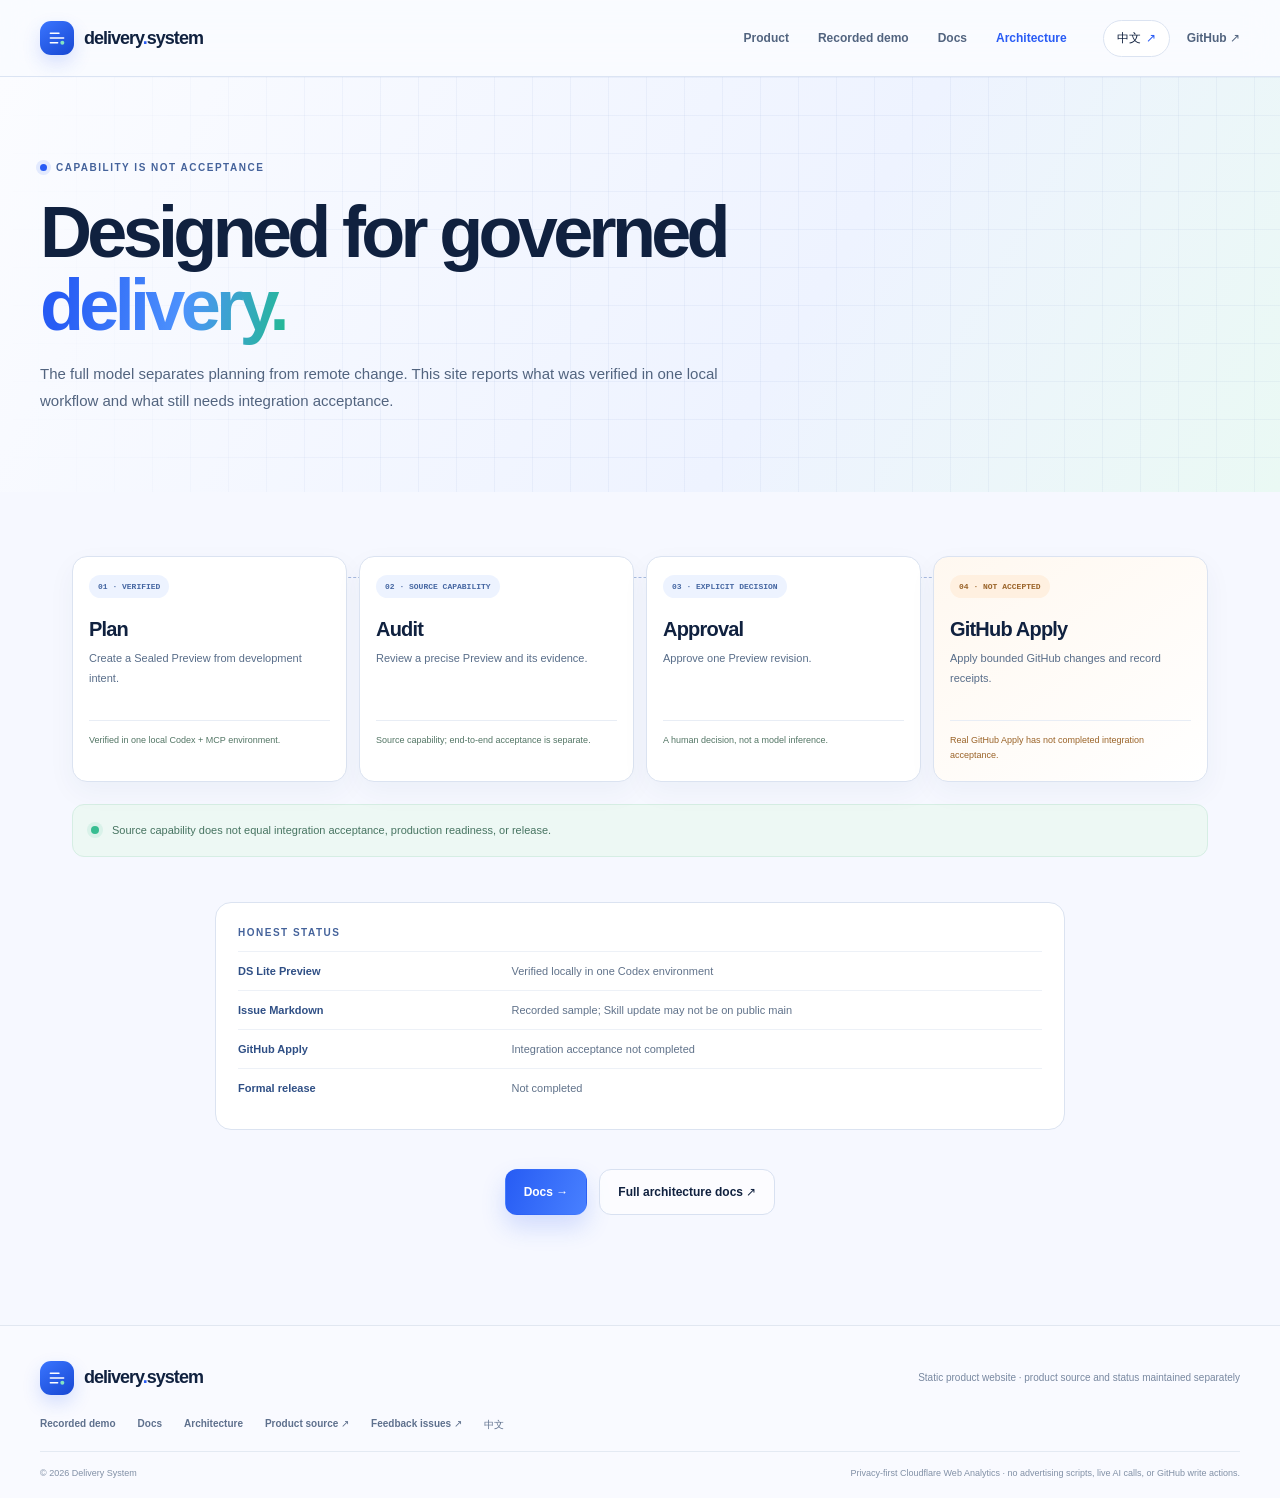
==== commit c3225e9b: "feat(site): add production-only Cloudflare Web Analytics" ====
--- a/architecture/index.html
+++ b/architecture/index.html
@@ -1 +1 @@
-<!doctype html><html lang="en"><head><meta charset="utf-8"><meta name="viewport" content="width=device-width, initial-scale=1"><meta name="theme-color" content="#f6f8ff"><title>Architecture &amp; status — Delivery System</title><meta name="description" content="See the preview-first workflow and the current verification boundary for Delivery System Lite and GitHub Apply."><link rel="canonical" href="https://ds.zevsol.com/architecture/"><link rel="alternate" hreflang="en" href="https://ds.zevsol.com/architecture/"><link rel="alternate" hreflang="zh" href="https://ds.zevsol.com/zh/architecture/"><link rel="alternate" hreflang="x-default" href="https://ds.zevsol.com/architecture/"><meta property="og:type" content="website"><meta property="og:site_name" content="Delivery System"><meta property="og:title" content="Architecture &amp; status — Delivery System"><meta property="og:description" content="See the preview-first workflow and the current verification boundary for Delivery System Lite and GitHub Apply."><meta property="og:url" content="https://ds.zevsol.com/architecture/"><meta property="og:image" content="https://ds.zevsol.com/assets/og-preview.png"><meta property="og:locale" content="en_US"><meta name="twitter:card" content="summary_large_image"><link rel="icon" type="image/svg+xml" href="../assets/favicon.svg"><link rel="stylesheet" href="../assets/style.css"><script defer src="../assets/site.js"></script></head><body class="lang-en page-architecture"><a class="skip-link" href="#main">Skip to content</a><header class="site-header"><div class="nav-wrap"><a class="brand" href="../" aria-label="Delivery System"><span class="brand-mark" aria-hidden="true"><svg viewBox="0 0 36 36"><path d="M8 11h13M8 18h20M8 25h11"/><circle cx="26" cy="25" r="3"/></svg></span><span>delivery<span class="brand-dot">.</span>system</span></a><button class="menu-toggle" type="button" aria-label="Open navigation" aria-expanded="false" aria-controls="site-nav"><span></span><span></span><span></span></button><nav id="site-nav" class="site-nav" aria-label="Main navigation"><a href="../" >Product</a><a href="../demo/" >Recorded demo</a><a href="../docs/" >Docs</a><a href="../architecture/" aria-current="page">Architecture</a></nav><div class="header-actions"><a class="language-switch" href="/zh/architecture/" lang="zh" aria-label="Switch language to Chinese">中文<span aria-hidden="true">↗</span></a><a class="github-link" href="https://github.com/zevsol/delivery-system" target="_blank" rel="noopener noreferrer">GitHub ↗</a></div></div></header><main id="main"><section class="subpage-hero"><div class="subpage-grid"></div><div class="subpage-inner"><p class="eyebrow"><span class="eyebrow-mark"></span>CAPABILITY IS NOT ACCEPTANCE</p><h1>Designed for governed<br><em>delivery.</em></h1><p>The full model separates planning from remote change. This site reports what was verified in one local workflow and what still needs integration acceptance.</p></div></section><section class="architecture-content"><div class="architecture-flow"><article class="arch-step"><span>01 · VERIFIED</span><h2>Plan</h2><p>Create a Sealed Preview from development intent.</p><small>Verified in one local Codex + MCP environment.</small></article><article class="arch-step"><span>02 · SOURCE CAPABILITY</span><h2>Audit</h2><p>Review a precise Preview and its evidence.</p><small>Source capability; end-to-end acceptance is separate.</small></article><article class="arch-step"><span>03 · EXPLICIT DECISION</span><h2>Approval</h2><p>Approve one Preview revision.</p><small>A human decision, not a model inference.</small></article><article class="arch-step"><span>04 · NOT ACCEPTED</span><h2>GitHub Apply</h2><p>Apply bounded GitHub changes and record receipts.</p><small>Real GitHub Apply has not completed integration acceptance.</small></article></div><div class="arch-statement"><span class="mint-dot"></span><p>Source capability does not equal integration acceptance, production readiness, or release.</p></div><section class="status-panel"><p class="eyebrow">Honest status</p><div class="status-row"><strong>DS Lite Preview</strong><span>Verified locally in one Codex environment</span></div><div class="status-row"><strong>Issue Markdown</strong><span>Recorded sample; Skill update may not be on public main</span></div><div class="status-row"><strong>GitHub Apply</strong><span>Integration acceptance not completed</span></div><div class="status-row"><strong>Formal release</strong><span>Not completed</span></div></section><div class="architecture-links"><a class="button button-primary" href="../docs/">Docs →</a><a class="button button-quiet" href="https://github.com/zevsol/delivery-system/blob/main/docs/architecture-and-lifecycle.md" target="_blank" rel="noopener noreferrer">Full architecture docs ↗</a></div></section></main><footer class="site-footer"><div class="footer-top"><a class="brand" href="../"><span class="brand-mark" aria-hidden="true"><svg viewBox="0 0 36 36"><path d="M8 11h13M8 18h20M8 25h11"/><circle cx="26" cy="25" r="3"/></svg></span><span>delivery<span class="brand-dot">.</span>system</span></a><p>Static product website · product source and status maintained separately</p></div><div class="footer-links"><a href="../demo/">Recorded demo</a><a href="../docs/">Docs</a><a href="../architecture/">Architecture</a><a href="https://github.com/zevsol/delivery-system" target="_blank" rel="noopener noreferrer">Product source ↗</a><a href="https://github.com/zevsol/delivery-system/issues" target="_blank" rel="noopener noreferrer">Feedback issues ↗</a><a href="/zh/architecture/" lang="zh">中文</a></div><div class="footer-bottom"><span>© 2026 Delivery System</span><span>No analytics, tracking pixels, ad scripts, live AI calls, or GitHub write actions.</span></div></footer></body></html>+<!doctype html><html lang="en"><head><meta charset="utf-8"><meta name="viewport" content="width=device-width, initial-scale=1"><meta name="theme-color" content="#f6f8ff"><title>Architecture &amp; status — Delivery System</title><meta name="description" content="See the preview-first workflow and the current verification boundary for Delivery System Lite and GitHub Apply."><link rel="canonical" href="https://ds.zevsol.com/architecture/"><link rel="alternate" hreflang="en" href="https://ds.zevsol.com/architecture/"><link rel="alternate" hreflang="zh" href="https://ds.zevsol.com/zh/architecture/"><link rel="alternate" hreflang="x-default" href="https://ds.zevsol.com/architecture/"><meta property="og:type" content="website"><meta property="og:site_name" content="Delivery System"><meta property="og:title" content="Architecture &amp; status — Delivery System"><meta property="og:description" content="See the preview-first workflow and the current verification boundary for Delivery System Lite and GitHub Apply."><meta property="og:url" content="https://ds.zevsol.com/architecture/"><meta property="og:image" content="https://ds.zevsol.com/assets/og-preview.png"><meta property="og:locale" content="en_US"><meta name="twitter:card" content="summary_large_image"><link rel="icon" type="image/svg+xml" href="../assets/favicon.svg"><link rel="stylesheet" href="../assets/style.css"><script defer src="../assets/site.js"></script></head><body class="lang-en page-architecture"><a class="skip-link" href="#main">Skip to content</a><header class="site-header"><div class="nav-wrap"><a class="brand" href="../" aria-label="Delivery System"><span class="brand-mark" aria-hidden="true"><svg viewBox="0 0 36 36"><path d="M8 11h13M8 18h20M8 25h11"/><circle cx="26" cy="25" r="3"/></svg></span><span>delivery<span class="brand-dot">.</span>system</span></a><button class="menu-toggle" type="button" aria-label="Open navigation" aria-expanded="false" aria-controls="site-nav"><span></span><span></span><span></span></button><nav id="site-nav" class="site-nav" aria-label="Main navigation"><a href="../" >Product</a><a href="../demo/" >Recorded demo</a><a href="../docs/" >Docs</a><a href="../architecture/" aria-current="page">Architecture</a></nav><div class="header-actions"><a class="language-switch" href="/zh/architecture/" lang="zh" aria-label="Switch language to Chinese">中文<span aria-hidden="true">↗</span></a><a class="github-link" href="https://github.com/zevsol/delivery-system" target="_blank" rel="noopener noreferrer">GitHub ↗</a></div></div></header><main id="main"><section class="subpage-hero"><div class="subpage-grid"></div><div class="subpage-inner"><p class="eyebrow"><span class="eyebrow-mark"></span>CAPABILITY IS NOT ACCEPTANCE</p><h1>Designed for governed<br><em>delivery.</em></h1><p>The full model separates planning from remote change. This site reports what was verified in one local workflow and what still needs integration acceptance.</p></div></section><section class="architecture-content"><div class="architecture-flow"><article class="arch-step"><span>01 · VERIFIED</span><h2>Plan</h2><p>Create a Sealed Preview from development intent.</p><small>Verified in one local Codex + MCP environment.</small></article><article class="arch-step"><span>02 · SOURCE CAPABILITY</span><h2>Audit</h2><p>Review a precise Preview and its evidence.</p><small>Source capability; end-to-end acceptance is separate.</small></article><article class="arch-step"><span>03 · EXPLICIT DECISION</span><h2>Approval</h2><p>Approve one Preview revision.</p><small>A human decision, not a model inference.</small></article><article class="arch-step"><span>04 · NOT ACCEPTED</span><h2>GitHub Apply</h2><p>Apply bounded GitHub changes and record receipts.</p><small>Real GitHub Apply has not completed integration acceptance.</small></article></div><div class="arch-statement"><span class="mint-dot"></span><p>Source capability does not equal integration acceptance, production readiness, or release.</p></div><section class="status-panel"><p class="eyebrow">Honest status</p><div class="status-row"><strong>DS Lite Preview</strong><span>Verified locally in one Codex environment</span></div><div class="status-row"><strong>Issue Markdown</strong><span>Recorded sample; Skill update may not be on public main</span></div><div class="status-row"><strong>GitHub Apply</strong><span>Integration acceptance not completed</span></div><div class="status-row"><strong>Formal release</strong><span>Not completed</span></div></section><div class="architecture-links"><a class="button button-primary" href="../docs/">Docs →</a><a class="button button-quiet" href="https://github.com/zevsol/delivery-system/blob/main/docs/architecture-and-lifecycle.md" target="_blank" rel="noopener noreferrer">Full architecture docs ↗</a></div></section></main><footer class="site-footer"><div class="footer-top"><a class="brand" href="../"><span class="brand-mark" aria-hidden="true"><svg viewBox="0 0 36 36"><path d="M8 11h13M8 18h20M8 25h11"/><circle cx="26" cy="25" r="3"/></svg></span><span>delivery<span class="brand-dot">.</span>system</span></a><p>Static product website · product source and status maintained separately</p></div><div class="footer-links"><a href="../demo/">Recorded demo</a><a href="../docs/">Docs</a><a href="../architecture/">Architecture</a><a href="https://github.com/zevsol/delivery-system" target="_blank" rel="noopener noreferrer">Product source ↗</a><a href="https://github.com/zevsol/delivery-system/issues" target="_blank" rel="noopener noreferrer">Feedback issues ↗</a><a href="/zh/architecture/" lang="zh">中文</a></div><div class="footer-bottom"><span>© 2026 Delivery System</span><span>Privacy-first Cloudflare Web Analytics · no advertising scripts, live AI calls, or GitHub write actions.</span></div></footer></body></html>
--- a/assets/style.css
+++ b/assets/style.css
@@ -205,3 +205,119 @@
 @media(max-width:760px){.nav-wrap{width:calc(100% - 36px);height:66px;gap:13px}.brand{font-size:16px}.menu-toggle{display:block;margin-left:auto;order:3}.header-actions{order:2;gap:8px}.github-link{display:none}.site-nav{display:none;position:absolute;top:65px;left:0;right:0;padding:14px 20px 19px;background:#fbfcff;border-bottom:1px solid var(--line);box-shadow:0 15px 22px #142a4b12;align-items:stretch;gap:0}.site-nav.is-open{display:flex;flex-direction:column}.site-nav a{padding:13px 5px;border-bottom:1px solid #edf1f7}.hero-section{padding:58px 0 23px;min-height:auto}.hero-inner{width:calc(100% - 38px);grid-template-columns:1fr;gap:5px}.hero-copy h1{font-size:clamp(48px,10vw,69px)}.hero-lead{font-size:14px}.hero-art{height:345px}.hero-stack{transform:scale(.88) rotate(-5deg)}.art-orbit{width:320px;height:240px}.hero-bottom{width:calc(100% - 38px);margin-top:20px}.story-section{padding:78px 20px 80px}.section-heading{margin-bottom:36px}.section-heading h2,.trust-copy h2{font-size:42px}.story-layout{display:flex;flex-direction:column;gap:22px}.story-steps{width:100%}.story-stop{min-height:185px;padding-bottom:33px;grid-template-columns:43px 1fr;gap:13px}.story-steps:before{left:21px}.story-index{width:43px;height:43px;border-radius:14px}.story-stop h3{font-size:19px}.story-stop p{font-size:12px}.product-panel{position:sticky;top:76px;width:100%;min-height:0;padding:20px;z-index:5}.product-panel h3{font-size:23px;margin-top:16px}.intent-card,.scope-card,.draft-card{padding:15px}.trust-section{grid-template-columns:1fr;gap:27px;padding:78px 20px}.trust-cards{grid-template-columns:1fr 1fr}.trust-card{padding:15px}.trust-card h3{margin-top:14px}.closing-band{padding:38px 20px;align-items:flex-start;flex-direction:column}.closing-band h2{font-size:24px}.site-footer{padding:28px 20px 17px}.footer-top{align-items:flex-start;flex-direction:column;gap:10px}.footer-links{gap:13px 18px}.footer-bottom{flex-direction:column;gap:7px}.subpage-hero{padding:62px 20px 55px}.subpage-inner h1{font-size:clamp(43px,10vw,62px)}.subpage-inner>p:last-child{font-size:13px}.demo-content,.docs-content,.architecture-content{padding:35px 18px 75px}.metric-grid{grid-template-columns:repeat(2,1fr);gap:8px;margin:0 0 16px}.metric{padding:12px}.demo-tabs{overflow:auto;scrollbar-width:thin}.demo-tab{white-space:nowrap;padding:10px}.demo-stage{padding:19px}.stage-heading h2{font-size:25px}.receipt-grid{grid-template-columns:repeat(2,1fr)}.markdown-toolbar{gap:7px}.markdown-toolbar .toolbar-spacer{display:none}.markdown-source{font-size:10px;padding:14px}.formal-links>div{grid-template-columns:1fr}.architecture-flow{grid-template-columns:1fr}.arch-step p{min-height:0}.status-panel{padding:17px}.status-row{grid-template-columns:1fr;gap:6px}.architecture-links{align-items:stretch;flex-direction:column}.architecture-links .button{width:100%}}
 @media(max-width:430px){.hero-copy h1{font-size:46px}.hero-art{height:300px}.hero-stack{transform:scale(.76) rotate(-5deg)}.float-tag{font-size:8px;padding:7px 9px}.tag-intent{left:0}.tag-preview{right:0}.hero-note{font-size:9px}.button{gap:12px;padding:0 13px}.hero-actions{gap:8px}.story-section{padding-inline:16px}.trust-cards{grid-template-columns:1fr}.trust-card{display:grid;grid-template-columns:35px 1fr;column-gap:12px}.trust-card>span{grid-row:span 2}.trust-card h3{margin:0 0 5px}.trust-card p{grid-column:2}.demo-stage{padding:15px}.markdown-toolbar>span:nth-child(2){max-width:105px;overflow-wrap:anywhere}.metric strong{font-size:10px}}
 @media(prefers-reduced-motion:reduce){html{scroll-behavior:auto}*,*:before,*:after{animation-duration:.01ms!important;animation-iteration-count:1!important;transition-duration:.01ms!important;scroll-behavior:auto!important}}
+/* V2.1: recorded product detail and handoff */
+.hero-copy h1{font-size:clamp(56px,5vw,70px);max-width:720px;line-height:1.04}
+.hero-inner{grid-template-columns:1.08fr .92fr;gap:40px}
+.story-steps:before{background:linear-gradient(to bottom,var(--blue) 0,var(--blue) var(--stage-progress,33.333%),#cbd8ec var(--stage-progress,33.333%),#edf1f8 100%);transition:background .35s ease}
+.product-panel{max-height:calc(100vh - 136px);overflow-y:auto;overscroll-behavior:contain;scrollbar-color:#bfcee5 transparent;scrollbar-width:thin}
+.product-panel:before{position:absolute;float:none;margin:0}
+.work-item-heading{padding:13px 14px 15px;margin:-2px -2px 12px;background:linear-gradient(115deg,#f4f7ff,#fff);border:1px solid #e6edf8;border-radius:11px}
+.work-item-heading h4{font-size:17px;line-height:1.35;letter-spacing:-.035em;margin:10px 0 0;color:#18325e}
+.preview-groups{display:grid;gap:6px}
+.preview-groups details{border:1px solid #e5ebf4;border-radius:9px;background:#fff}
+.preview-groups summary{display:flex;align-items:center;justify-content:space-between;gap:12px;min-height:39px;padding:8px 11px;cursor:pointer;list-style:none;font-size:11px;font-weight:760;color:#314b74}
+.preview-groups summary::-webkit-details-marker{display:none}
+.preview-groups summary:after{content:"+";color:var(--blue);font-size:15px;font-weight:600;margin-left:auto}
+.preview-groups details[open] summary:after{content:"−"}
+.preview-groups summary b{min-width:22px;height:22px;display:grid;place-items:center;border-radius:7px;background:#edf2ff;color:#315fce;font:800 9px ui-monospace,monospace}
+.preview-groups details ul{list-style:none;margin:0;padding:0 12px 10px}
+.preview-groups details li{padding:7px 0;border-top:1px solid #f0f3f8;color:#536681;font-size:10px;line-height:1.55}
+.preview-groups details li:before{content:"·";color:#7486a1;font-weight:900;margin-right:8px}
+.preview-groups summary:focus-visible{outline:3px solid #ff9a52;outline-offset:2px;border-radius:8px}
+.excerpt-label{display:block;margin-top:13px;color:#52647f!important;font-size:9px!important;font-weight:750;line-height:1.55}
+.draft-card pre{max-height:300px;overflow:auto;background:#f7f9fd;border:1px solid #e6edf6;border-radius:9px;padding:12px;color:#344c70;font-size:10px}
+.capability-section{display:grid;grid-template-columns:.78fr 1.22fr;gap:65px;padding:88px max(32px,calc((100% - var(--max))/2));background:linear-gradient(120deg,#f1f5ff,#f9fbff 63%,#f1fbf7);border-top:1px solid #e7edf7}
+.capability-intro h2{font-size:clamp(32px,4vw,48px);line-height:1.08;letter-spacing:-.055em;margin:0 0 14px}
+.capability-intro>p:last-child{font-size:13px;line-height:1.75;color:var(--muted);max-width:400px}
+.capability-columns{display:grid;grid-template-columns:1fr 1fr;gap:27px}
+.capability-columns section{border-top:2px solid #2c65eb;padding-top:13px}
+.capability-columns section+section{border-color:#99a9c2}
+.capability-columns h3{font-size:11px;letter-spacing:.12em;text-transform:uppercase;color:#315bb2;margin:0 0 9px}
+.capability-columns section+section h3{color:#596c88}
+.capability-columns ul{list-style:none;padding:0;margin:0}
+.capability-columns li{display:grid;grid-template-columns:16px 1fr;gap:8px;padding:8px 0;border-bottom:1px solid #e4eaf3;color:#354a68;font-size:11px;line-height:1.5}
+.capability-columns li span{font-weight:850;color:#229675}
+.capability-columns section+section li span{color:#8492a7}
+.closing-band{display:grid;grid-template-columns:.85fr 1.15fr;align-items:center;gap:56px;padding:72px max(32px,calc((100% - var(--max))/2));background:linear-gradient(120deg,#e8efff,#f6f9ff 58%,#eaf8f3);color:var(--ink);border-top:1px solid #dde7f5}
+.closing-band:after{display:none}
+.handoff-copy .eyebrow{color:#45639b}
+.handoff-copy h2{font-size:clamp(32px,4vw,49px);line-height:1.08;letter-spacing:-.055em;margin:0 0 13px}
+.handoff-copy>p:not(.eyebrow){max-width:450px;color:var(--muted);font-size:13px;line-height:1.75;margin-bottom:22px}
+.handoff-document{position:relative;padding:20px 22px 17px;background:#fff;border:1px solid #dce5f3;border-radius:15px;box-shadow:0 20px 48px #1b427514;transform:rotate(-.7deg)}
+.handoff-bar{display:flex;align-items:center;gap:10px;padding-bottom:12px;border-bottom:1px solid #e9eef6;color:#647895;font:750 9px ui-monospace,monospace;letter-spacing:.08em}
+.handoff-dot{margin-left:auto;width:7px;height:7px;border-radius:50%;background:#35b98d;box-shadow:0 0 0 4px #35b98d20}
+.handoff-document>strong{display:block;font-size:15px;line-height:1.4;color:#203b67;margin-top:17px;letter-spacing:-.025em}
+.handoff-document pre{max-height:210px;overflow:auto;margin:9px 0 0;padding:12px 13px;background:#f7f9fd;border:1px solid #e7edf6;border-radius:9px;color:#465b7b;font:10px/1.65 ui-monospace,Consolas,monospace;white-space:pre-wrap;overflow-wrap:anywhere}
+@media(max-width:1000px){.hero-copy h1{font-size:58px}.hero-inner{grid-template-columns:1.05fr .95fr}.capability-section{grid-template-columns:1fr;gap:20px}.closing-band{gap:30px}}
+@media(max-width:850px){.hero-inner{grid-template-columns:1fr;gap:0}.hero-copy{max-width:700px}.hero-copy h1{font-size:clamp(54px,7.5vw,66px)}.hero-art{height:280px}.hero-section{padding-top:55px}}
+
+/* V2.2 recorded demo: outcome first, contract and receipt details on demand. */
+.outcome-summary{display:grid;grid-template-columns:minmax(300px,.9fr) minmax(0,1.1fr);align-items:stretch;gap:20px;margin:0 0 25px;padding:20px 22px;background:linear-gradient(115deg,#f0f5ff,#fbfcff 66%,#effaf6);border:1px solid #dfe8f6;border-radius:17px}
+.outcome-lead{display:flex;align-items:flex-start;gap:14px;min-width:0}
+.outcome-lead>.file-chip{display:grid;place-items:center;flex:none;width:39px;height:39px;padding:0;border-radius:12px;font-size:12px}
+.outcome-lead>div{display:grid;gap:5px;min-width:0}
+.outcome-lead strong{font-size:15px;line-height:1.35;color:#1d3a69}
+.outcome-lead span{font-size:12px;font-weight:700;line-height:1.5;color:#34517c;overflow-wrap:anywhere}
+.outcome-lead small{font-size:10px;line-height:1.5;color:#63748c}
+.outcome-counts{display:grid;grid-template-columns:repeat(4,minmax(0,1fr));gap:8px;align-items:center}
+.outcome-counts>div{display:grid;gap:4px;padding:9px 10px;border-left:1px solid #d9e3f2}
+.outcome-counts strong{font:750 21px/1 ui-monospace,Consolas,monospace;color:#2860d5}
+.outcome-counts span{font-size:9px;line-height:1.4;font-weight:700;color:#556984}
+.demo-tabs{flex-wrap:wrap}
+.planned-item{padding:22px;border:1px solid #e1e9f5;border-radius:14px;background:linear-gradient(150deg,#fbfcff,#fff 50%)}
+.planned-item>h3{margin:14px 0 20px;font-size:clamp(21px,2.6vw,30px);letter-spacing:-.04em;line-height:1.22;color:#1e3c6c}
+.planned-item>h4,.relation-note h4{margin:0 0 7px;font-size:11px;letter-spacing:.08em;text-transform:uppercase;color:#42639e}
+.planned-item>p{max-width:850px;margin:0 0 20px;color:#415775;font-size:13px;line-height:1.75}
+.item-fields{display:grid;grid-template-columns:1fr 1fr;gap:8px}
+.item-field{min-width:0;border:1px solid #e5ebf4;border-radius:10px;background:#fff}
+.item-field summary{display:flex;justify-content:space-between;align-items:center;gap:12px;min-height:46px;padding:10px 13px;cursor:pointer;color:#314b74;font-size:11px;font-weight:760;list-style:none}
+.item-field summary::-webkit-details-marker{display:none}
+.item-field summary:after{content:"+";margin-left:auto;color:#2860d5;font-size:16px}
+.item-field[open] summary:after{content:"−"}
+.item-field summary span{display:grid;place-items:center;min-width:24px;height:24px;border-radius:7px;background:#edf2ff;color:#315fce;font:800 10px ui-monospace,monospace}
+.item-field summary:focus-visible,.level-node summary:focus-visible,.technical-details summary:focus-visible{outline:3px solid #ff9a52;outline-offset:2px}
+.item-field ul{margin:0;padding:0 14px 12px 29px;color:#4f627f;font-size:11px;line-height:1.65}
+.item-field li{padding:6px 0 6px 2px;border-top:1px solid #eff2f7;overflow-wrap:anywhere}
+.relation-note{margin-top:18px;padding:15px 16px;border-left:3px solid #43b89d;border-radius:0 10px 10px 0;background:#f1faf7}
+.relation-note p{margin:0 0 8px;color:#45617a;font-size:11px;line-height:1.6}
+.relation-note ul{display:grid;grid-template-columns:repeat(3,minmax(0,1fr));gap:8px;margin:12px 0 0;padding:0;list-style:none}
+.relation-note li{padding:9px 10px;border:1px solid #dceee8;border-radius:8px;background:#fff;color:#486176;font-size:10px;line-height:1.5;overflow-wrap:anywhere}
+.level-track{display:grid;grid-template-columns:repeat(3,minmax(0,1fr));gap:12px;position:relative;margin:22px 0 20px}
+.level-track:before{content:"";position:absolute;top:18px;left:12%;right:12%;height:2px;background:linear-gradient(90deg,#3483f5,#bdd0e8 54%,#d9e2ee);z-index:0}
+.level-node{position:relative;z-index:1;min-width:0;padding:13px;border:1px solid #e0e8f3;border-radius:12px;background:#fff}
+.level-node.is-current{border-color:#9fbbf5;background:linear-gradient(145deg,#f0f5ff,#fff);box-shadow:0 9px 20px #2955a211}
+.level-node summary{display:flex;align-items:center;gap:9px;min-height:36px;cursor:pointer;list-style:none}
+.level-node summary::-webkit-details-marker{display:none}
+.level-dot{flex:none;width:13px;height:13px;border:3px solid #fff;border-radius:50%;background:#a9b9d0;box-shadow:0 0 0 1px #b9c7d9}
+.level-node.is-current .level-dot{background:#2f6fe4;box-shadow:0 0 0 4px #d9e6ff}
+.level-node summary>span:nth-child(2){display:grid;gap:4px;min-width:0}
+.level-node summary strong{font-size:11px;line-height:1.3;color:#29476f;overflow-wrap:anywhere}
+.level-node summary small{font-size:8px;line-height:1.3;letter-spacing:.07em;color:#7788a1}
+.current-pill{margin-left:auto;padding:5px 7px;border-radius:99px;background:#e1ecff;color:#2a60ca;font-size:8px;white-space:nowrap}
+.level-chevron{margin-left:auto;color:#7488a5;font-size:15px}
+.level-node>p{margin:11px 0 0 22px;color:#566b86;font-size:10px;line-height:1.6}
+.evidence-status{display:grid;grid-template-columns:1fr 1fr;margin:18px 0;border:1px solid #e3eaf4;border-radius:12px;overflow:hidden}
+.evidence-status>div{display:flex;justify-content:space-between;gap:16px;padding:12px 14px;border-bottom:1px solid #edf1f6}
+.evidence-status>div:nth-child(odd){border-right:1px solid #edf1f6}
+.evidence-status dt{font-size:10px;color:#667992}
+.evidence-status dd{margin:0;text-align:right;font-size:10px;font-weight:750;color:#294c82}
+.technical-details{border:1px solid #e0e8f3;border-radius:12px;background:#fbfcff}
+.technical-details>summary{display:flex;justify-content:space-between;align-items:center;gap:15px;padding:15px 17px;cursor:pointer;list-style:none;color:#2d4a75;font-size:12px;font-weight:760}
+.technical-details>summary::-webkit-details-marker{display:none}
+.technical-details>summary:after{content:"+";color:#2860d5;font-size:16px}
+.technical-details[open]>summary:after{content:"−"}
+.technical-details>summary span{margin-left:auto;color:#73839b;font-size:8px;letter-spacing:.08em}
+.technical-details>p{margin:0 17px 12px;color:#708099;font-size:10px;line-height:1.55}
+.technical-grid{margin:0 17px 15px;border-top:1px solid #e7edf5}
+.technical-grid>div{display:grid;grid-template-columns:minmax(130px,.6fr) minmax(0,1.4fr);gap:15px;padding:10px 0;border-bottom:1px solid #edf1f6}
+.technical-grid dt{font-size:10px;color:#687b95}
+.technical-grid dd{display:flex;justify-content:space-between;align-items:center;gap:10px;min-width:0;margin:0}
+.technical-grid code{font:10px/1.5 ui-monospace,Consolas,monospace;color:#344f78;overflow-wrap:anywhere}
+.copy-id{flex:none;padding:6px 8px;border:1px solid #d9e3f0;border-radius:7px;background:#fff;color:#315fbd;font-size:9px;font-weight:700;cursor:pointer}
+.copy-id:focus-visible{outline:3px solid #ff9a52;outline-offset:2px}
+.technical-details .copy-status{min-height:17px;margin:0 17px 9px;color:#26735f;font-size:10px}
+@media(max-width:850px){.outcome-summary{grid-template-columns:1fr;gap:12px}.outcome-counts>div:first-child{border-left:0}.relation-note ul{grid-template-columns:1fr}.level-track{grid-template-columns:1fr;gap:8px}.level-track:before{top:20px;bottom:20px;left:19px;right:auto;width:2px;height:auto;background:linear-gradient(#3483f5,#d9e2ee)}.level-node{margin-left:14px}}
+@media(max-width:560px){.outcome-summary{padding:15px;gap:14px}.outcome-counts{grid-template-columns:repeat(2,minmax(0,1fr));gap:5px}.outcome-counts>div{padding:7px 8px;border-left:0;border-top:1px solid #d9e3f2}.outcome-counts strong{font-size:19px}.outcome-counts span{font-size:9px}.demo-tabs{display:grid;grid-template-columns:1fr 1fr;gap:5px;padding:9px}.demo-tab{white-space:normal;min-height:42px;font-size:9px;line-height:1.4}.demo-stage{padding:17px 14px}.planned-item{padding:15px}.item-fields{grid-template-columns:1fr}.evidence-status{grid-template-columns:1fr}.evidence-status>div:nth-child(odd){border-right:0}.technical-grid{margin-inline:12px}.technical-grid>div{grid-template-columns:1fr;gap:5px}.technical-details>p{margin-inline:12px}.technical-details>summary{padding:13px}.technical-details .copy-status{margin-inline:12px}.markdown-toolbar{flex-wrap:wrap}.markdown-toolbar .toolbar-spacer{display:none}}
+@media(max-width:430px){.lang-zh.page-demo .demo-hero .subpage-inner h1{font-size:37px;line-height:1.12}}
+@media(max-width:760px){.hero-copy h1{font-size:clamp(43px,8.2vw,59px);line-height:1.06}.hero-inner{grid-template-columns:1fr}.hero-art{height:305px}.story-stop{min-height:172px}.product-panel{position:relative;top:auto;max-height:min(74vh,650px);width:100%;padding:17px}.capability-section{padding:68px 20px;gap:17px}.capability-columns{gap:17px}.capability-columns li{font-size:10px}.closing-band{grid-template-columns:1fr;padding:62px 20px;gap:26px}.handoff-document{transform:none}.handoff-copy h2{font-size:36px}}
+@media(max-width:430px){.hero-copy h1{font-size:42px;line-height:1.08}.hero-lead{max-width:340px;font-size:13px;line-height:1.65}.hero-section{padding-top:46px}.hero-art{height:278px}.hero-bottom{margin-top:9px}.story-stop{min-height:158px;padding-bottom:25px}.product-panel{max-height:68vh;padding:14px}.capability-section{padding:56px 17px}.capability-columns{grid-template-columns:1fr;gap:17px}.closing-band{padding:52px 17px}.handoff-document{padding:16px}.handoff-document pre{max-height:245px}}
